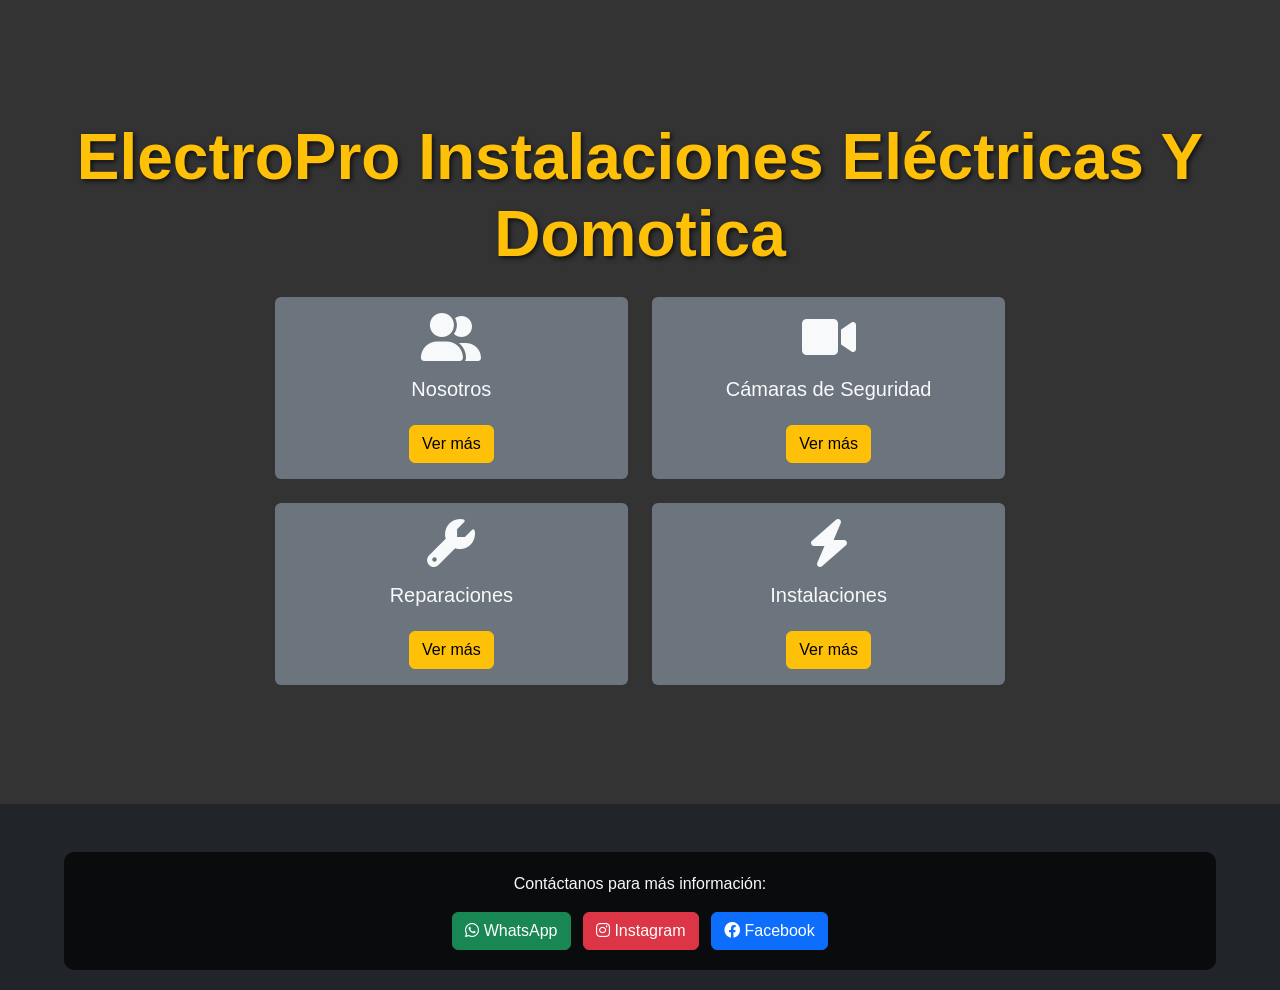
==== index.html @ dfe13055 "bb" ====
<!DOCTYPE html>
<html lang="es">
<head>
    <meta charset="UTF-8">
    <meta name="viewport" content="width=device-width, initial-scale=1.0">
    <title>ElectroPro Instalaciones Eléctricas | Electricista Profesional</title>
    <meta name="description" content="ElectroPro ofrece servicios profesionales de instalaciones, reparaciones, planos eléctricos y automatismos.">
    <meta name="keywords" content="electricista, instalaciones eléctricas, reparaciones, planos eléctricos, cámaras de seguridad, automatismos">
    <meta name="author" content="ElectroPro">
    <!-- Bootstrap CSS -->
    <link href="https://cdn.jsdelivr.net/npm/bootstrap@5.3.0/dist/css/bootstrap.min.css" rel="stylesheet">
    <!-- Font Awesome -->
    <link rel="stylesheet" href="https://cdnjs.cloudflare.com/ajax/libs/font-awesome/6.0.0-beta3/css/all.min.css">
    <!-- Custom CSS -->
    <link rel="stylesheet" href="styles.css">
</head>
<body class="bg-dark text-light">
    <div class="container-fluid vh-100 d-flex flex-column justify-content-center align-items-center text-center" style="background-color: #333333;">
        <h1 class="display-3 fw-bold text-warning mb-4">ElectroPro Instalaciones Eléctricas Y Domotica</h1>
    
        <div class="row row-cols-2 g-4">
            <div class="col">
                <div class="card bg-secondary text-light text-center">
                    <div class="card-body">
                        <i class="fas fa-user-friends fa-3x mb-3"></i>
                        <h5 class="card-title">Nosotros</h5>
                        <a href="Nosotros.html" class="btn btn-warning mt-3">Ver más</a>
                    </div>
                </div>
            </div>
            <div class="col">
                <div class="card bg-secondary text-light text-center">
                    <div class="card-body">
                        <i class="fas fa-video fa-3x mb-3"></i>
                        <h5 class="card-title">Cámaras de Seguridad</h5>
                        <a href="Camaras.html" class="btn btn-warning mt-3">Ver más</a>
                    </div>
                </div>
            </div>
            <div class="col">
                <div class="card bg-secondary text-light text-center">
                    <div class="card-body">
                        <i class="fas fa-wrench fa-3x mb-3"></i>
                        <h5 class="card-title">Reparaciones</h5>
                        <a href="Reparaciones.html" class="btn btn-warning mt-3">Ver más</a>
                    </div>
                </div>
            </div>
            <div class="col">
                <div class="card bg-secondary text-light text-center">
                    <div class="card-body">
                        <i class="fas fa-bolt fa-3x mb-3"></i>
                        <h5 class="card-title">Instalaciones</h5>
                        <a href="Instalaciones.html" class="btn btn-warning mt-3">Ver más</a>
                    </div>
                </div>
            </div>
            
         
           
        </div>
    </div>
    <!-- Footer con redes sociales -->
    <footer class="container text-center mt-5">
        <p>Contáctanos para más información:</p>
        <a href="https://wa.me/542233468723?text=Hola,%20quiero%20más%20información." class="btn btn-success me-2" target="_blank" rel="noopener noreferrer">
            <i class="fab fa-whatsapp"></i> WhatsApp
        </a>
        <a href="https://www.instagram.com/fgelectricista" class="btn btn-danger me-2" target="_blank" rel="noopener noreferrer">
            <i class="fab fa-instagram"></i> Instagram
        </a>
        <a href="https://www.facebook.com/share/19xpPQBGgs/" class="btn btn-primary" target="_blank" rel="noopener noreferrer">
            <i class="fab fa-facebook"></i> Facebook
        </a>
    </footer>
    <!-- Bootstrap JS -->
    <script src="https://cdn.jsdelivr.net/npm/bootstrap@5.3.0/dist/js/bootstrap.bundle.min.js"></script>
</body>
</html>
---- styles.css ----
/* Estilos generales */
body {
    height: 110vh; /*viewport*/
    margin: 0;
    font-family: 'Arial', sans-serif;

    background-size: cover;
    background-repeat: no-repeat;
    background-position: center center;
    color: white;
    display: flex;
    flex-direction: column;
    justify-content: center;
    align-items: center;
    text-align: center;
}

/* Estilo del título principal */
h1 {
    font-size: 3rem;
    margin-bottom: ;
    text-shadow: 2px 2px 5px rgba(0, 0, 0, 0.7);
}

/* Contenedor principal */
.container {
    background: rgba(0, 0, 0, 0.7);
    padding: 20px;
    border-radius: 10px;
    width: 90%;
    max-width: 1200px;
    margin: 20px auto;
}

/* Subtítulo */
h2 {
    font-size: 1.2rem;
    margin-bottom: 20px;
    color: #d1d1d1;
}

/* Categorías */
.categories {
    display: grid;
    grid-template-columns: repeat(3, 1fr);
    gap: 15px;
    margin-bottom: 20px;
}

.category {
    display: flex;
    flex-direction: column;
    align-items: center;
    justify-content: center;
    padding: 10px;
    background: rgba(255, 255, 255, 0.1);
    border-radius: 8px;
    text-decoration: none;
    color: white;
    transition: transform 0.3s ease, background 0.3s ease;
}

.category:hover {
    transform: scale(1.1);
    background: rgba(255, 255, 255, 0.2);
}

.category i {
    font-size: 2rem;
    margin-bottom: 10px;
}

.category p {
    margin: 0;
    font-size: 1rem;
}

/* Barra de redes sociales en la parte inferior */
.social-bar {
    position: fixed;
    bottom: 20px;
    left: 0;
    width: 100%;
    background-color: #333;
    text-align: center;
    padding: 10px 0;
    z-index: 1000;
}

.social-bar a {
    margin: 0 15px;
    font-size: 30px;
    color: white;
    transition: transform 0.3s ease;
}

.social-bar a:hover {
    transform: scale(1.2);
}

/* Estilos para el botón flotante de WhatsApp */
.whatsapp-button {
    position: fixed;
    bottom: 30px;
    right: 30px;
    background-color: #25D366;
    color: white;
    font-size: 18px;
    padding: 10px 20px;
    border-radius: 50px;
    box-shadow: 0 5px 15px rgba(0, 0, 0, 0.3);
    display: flex;
    align-items: center;
    justify-content: center;
    z-index: 1000;
    text-decoration: none;
}

.whatsapp-button i {
    margin-right: 10px;
}

.whatsapp-button:hover {
    background-color: #128C7E;
}

/* Iconos de redes sociales */
.social-icons a {
    margin: 0 10px;
    color: white;
    font-size: 1.5rem;
    transition: color 0.3s ease;
}

.social-icons a:hover {
    color: #00bcd4;
}

/* Estilo del título principal */
.main-title {
    font-size: 3.5rem;
    font-weight: bold;
    color: #fcf6f6; /* Un tono oscuro elegante */
    text-align: center;
    text-transform: uppercase;
    letter-spacing: 2px;
    margin-bottom: 4rem;
    position: relative;
    display: inline-block;
}

.main-title::after {
    content: "";
    width: 80px;
    height: 4px;
    background-color: #f39c12; /* Un color llamativo (puedes cambiarlo) */
    display: block;
    margin: 8px auto 0;
    border-radius: 2px;
}

/* Media Queries para dispositivos más pequeños */
@media (max-width: 1024px) {
    .categories {
        grid-template-columns: repeat(2, 1fr); /* Dos columnas en tabletas */
    }
}

@media (max-width: 768px) {
    .categories {
        grid-template-columns: 1fr; /* Una columna en móviles */
    }

    h1 {
        font-size: 2rem; /* Ajuste de tamaño de fuente */
    }

    h2 {
        font-size: 1rem; /* Ajuste de tamaño de subtítulo */
    }

    .social-icons a {
        font-size: 1.2rem; /* Ajuste de tamaño de iconos sociales */
    }
}

/* Estilos adicionales */
.card {
    border: none;
    transition: transform 0.3s ease;
}

.card:hover {
    transform: scale(1.05);
}
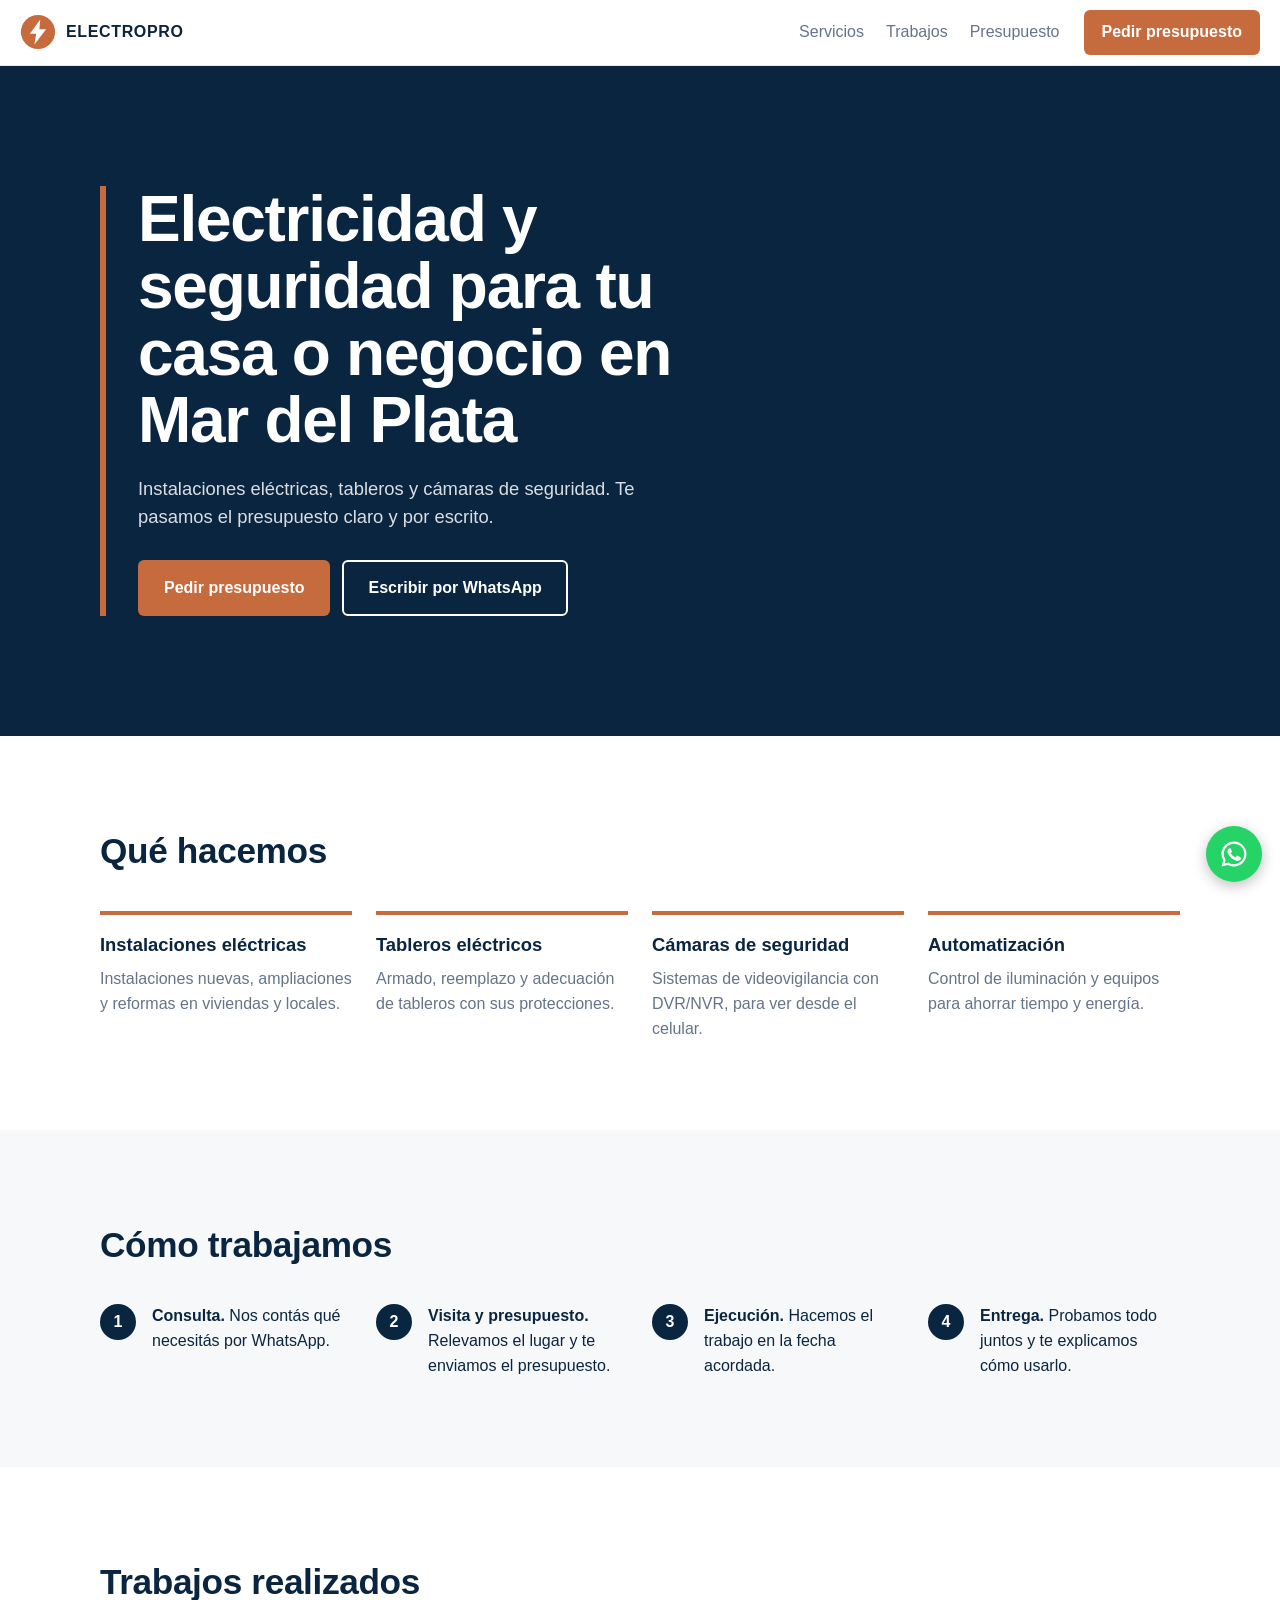
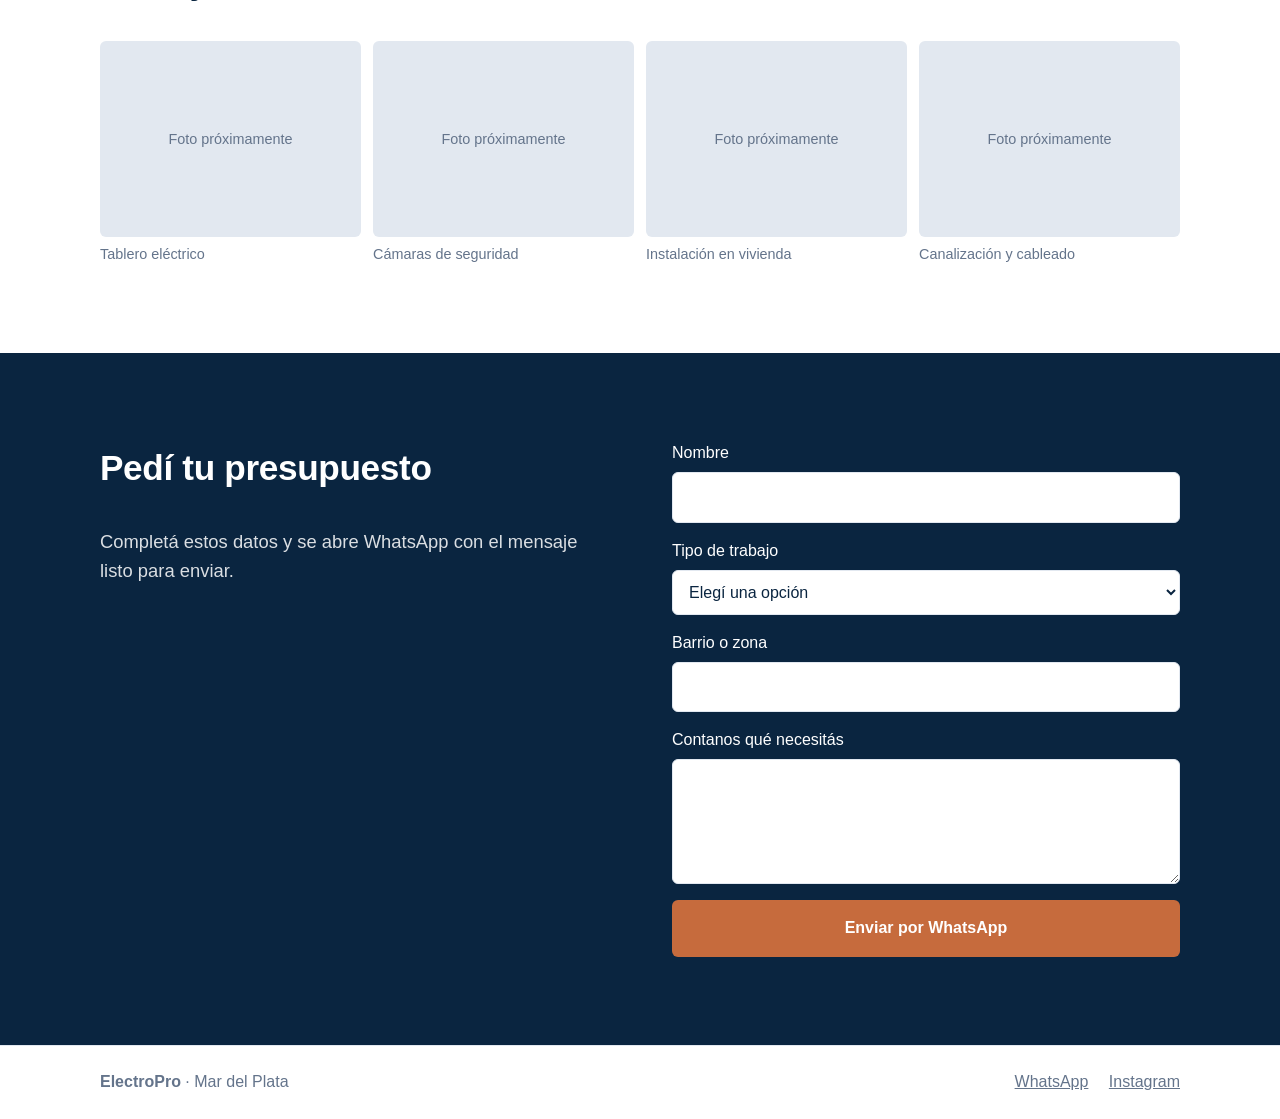
==== commit 60ad2b96: "inicio de proyecto" ====
--- a/index.html
+++ b/index.html
@@ -1,83 +1,132 @@
-<!DOCTYPE html>
-<html lang="es">
-<head>
-    <meta charset="UTF-8">
-    <meta name="viewport" content="width=device-width, initial-scale=1.0">
-    <title>ElectroPro Instalaciones Eléctricas | Electricista Profesional</title>
-    <meta name="description" content="ElectroPro ofrece servicios profesionales de instalaciones, reparaciones, planos eléctricos y automatismos.">
-    <meta name="keywords" content="electricista, instalaciones eléctricas, reparaciones, planos eléctricos, cámaras de seguridad, automatismos">
-    <meta name="author" content="ElectroPro">
-    <!-- Bootstrap CSS -->
-    <link href="https://cdn.jsdelivr.net/npm/bootstrap@5.3.0/dist/css/bootstrap.min.css" rel="stylesheet">
-    <!-- Font Awesome -->
-    <link rel="stylesheet" href="https://cdnjs.cloudflare.com/ajax/libs/font-awesome/6.0.0-beta3/css/all.min.css">
-    <!-- Custom CSS -->
-    <link rel="stylesheet" href="styles.css">
-</head>
-<body class="bg-dark text-light">
-    <div class="container-fluid vh-100 d-flex flex-column justify-content-center align-items-center text-center" style="background-color: #333333;">
-        <h1 class="display-3 fw-bold text-warning mb-4">ElectroPro Instalaciones Eléctricas Y Domotica</h1>
-    
-        <div class="row row-cols-2 g-4">
-            <div class="col">
-                <div class="card bg-secondary text-light text-center">
-                    <div class="card-body">
-                        <i class="fas fa-user-friends fa-3x mb-3"></i>
-                        <h5 class="card-title">Nosotros</h5>
-                        <a href="Nosotros.html" class="btn btn-warning mt-3">Ver más</a>
-                    </div>
-                </div>
-            </div>
-            <div class="col">
-                <div class="card bg-secondary text-light text-center">
-                    <div class="card-body">
-                        <i class="fas fa-video fa-3x mb-3"></i>
-                        <h5 class="card-title">Cámaras de Seguridad</h5>
-                        <a href="Camaras.html" class="btn btn-warning mt-3">Ver más</a>
-                    </div>
-                </div>
-            </div>
-            <div class="col">
-                <div class="card bg-secondary text-light text-center">
-                    <div class="card-body">
-                        <i class="fas fa-wrench fa-3x mb-3"></i>
-                        <h5 class="card-title">Reparaciones</h5>
-                        <a href="Reparaciones.html" class="btn btn-warning mt-3">Ver más</a>
-                    </div>
-                </div>
-            </div>
-            <div class="col">
-                <div class="card bg-secondary text-light text-center">
-                    <div class="card-body">
-                        <i class="fas fa-bolt fa-3x mb-3"></i>
-                        <h5 class="card-title">Instalaciones</h5>
-                        <a href="Instalaciones.html" class="btn btn-warning mt-3">Ver más</a>
-                    </div>
-                </div>
-            </div>
-            
-         
-           
-        </div>
-    </div>
-    <!-- Footer con redes sociales -->
-    <footer class="container text-center mt-5">
-        <p>Contáctanos para más información:</p>
-        <a href="https://wa.me/542233468723?text=Hola,%20quiero%20más%20información." class="btn btn-success me-2" target="_blank" rel="noopener noreferrer">
-            <i class="fab fa-whatsapp"></i> WhatsApp
-        </a>
-        <a href="https://www.instagram.com/fgelectricista" class="btn btn-danger me-2" target="_blank" rel="noopener noreferrer">
-            <i class="fab fa-instagram"></i> Instagram
-        </a>
-        <a href="https://www.facebook.com/share/19xpPQBGgs/" class="btn btn-primary" target="_blank" rel="noopener noreferrer">
-            <i class="fab fa-facebook"></i> Facebook
-        </a>
-    </footer>
-    <!-- Bootstrap JS -->
-    <script src="https://cdn.jsdelivr.net/npm/bootstrap@5.3.0/dist/js/bootstrap.bundle.min.js"></script>
-</body>
-</html>
-
-
-
-
+<!DOCTYPE html>
+<html lang="es-AR">
+<head>
+  <meta charset="utf-8">
+  <meta name="viewport" content="width=device-width, initial-scale=1">
+  <title>ElectroPro | Electricista y cámaras de seguridad en Mar del Plata</title>
+  <meta name="description" content="Instalaciones eléctricas, tableros y sistemas de cámaras de seguridad en Mar del Plata. Pedí tu presupuesto por WhatsApp.">
+  <link rel="stylesheet" href="styles.css">
+</head>
+<body>
+
+<header class="topbar">
+  <a class="brand" href="#inicio" aria-label="ElectroPro, ir al inicio">
+    <svg class="brand-mark" viewBox="0 0 40 40" aria-hidden="true">
+      <circle cx="20" cy="20" r="19" fill="#C66B3D"/>
+      <path d="M22.5 6 11 22h7l-2 12 13-17h-7.5z" fill="#fff"/>
+    </svg>
+    <span class="brand-name">ELECTROPRO</span>
+  </a>
+  <nav class="menu" aria-label="Principal">
+    <a href="#servicios">Servicios</a>
+    <a href="#trabajos">Trabajos</a>
+    <a href="#presupuesto">Presupuesto</a>
+  </nav>
+  <a class="btn btn-rust btn-sm" href="#presupuesto">Pedir presupuesto</a>
+</header>
+
+<main>
+  <section class="hero" id="inicio">
+    <div class="wrap hero-inner">
+      <h1>Electricidad y seguridad para tu casa o negocio en Mar del Plata</h1>
+      <p class="lead">Instalaciones eléctricas, tableros y cámaras de seguridad. Te pasamos el presupuesto claro y por escrito.</p>
+      <div class="hero-actions">
+        <a class="btn btn-rust" href="#presupuesto">Pedir presupuesto</a>
+        <a class="btn btn-ghost" data-whatsapp href="#">Escribir por WhatsApp</a>
+      </div>
+    </div>
+  </section>
+
+  <section class="section" id="servicios">
+    <div class="wrap">
+      <h2>Qué hacemos</h2>
+      <div class="services">
+        <article class="service">
+          <h3>Instalaciones eléctricas</h3>
+          <p>Instalaciones nuevas, ampliaciones y reformas en viviendas y locales.</p>
+        </article>
+        <article class="service">
+          <h3>Tableros eléctricos</h3>
+          <p>Armado, reemplazo y adecuación de tableros con sus protecciones.</p>
+        </article>
+        <article class="service">
+          <h3>Cámaras de seguridad</h3>
+          <p>Sistemas de videovigilancia con DVR/NVR, para ver desde el celular.</p>
+        </article>
+        <article class="service">
+          <h3>Automatización</h3>
+          <p>Control de iluminación y equipos para ahorrar tiempo y energía.</p>
+        </article>
+      </div>
+    </div>
+  </section>
+
+  <section class="section section-alt" id="proceso">
+    <div class="wrap">
+      <h2>Cómo trabajamos</h2>
+      <ol class="steps">
+        <li><strong>Consulta.</strong> Nos contás qué necesitás por WhatsApp.</li>
+        <li><strong>Visita y presupuesto.</strong> Relevamos el lugar y te enviamos el presupuesto.</li>
+        <li><strong>Ejecución.</strong> Hacemos el trabajo en la fecha acordada.</li>
+        <li><strong>Entrega.</strong> Probamos todo juntos y te explicamos cómo usarlo.</li>
+      </ol>
+    </div>
+  </section>
+
+  <section class="section" id="trabajos">
+    <div class="wrap">
+      <h2>Trabajos realizados</h2>
+      <div class="galeria" id="galeria"></div>
+    </div>
+  </section>
+
+  <section class="section section-navy" id="presupuesto">
+    <div class="wrap form-wrap">
+      <div>
+        <h2>Pedí tu presupuesto</h2>
+        <p class="lead">Completá estos datos y se abre WhatsApp con el mensaje listo para enviar.</p>
+      </div>
+      <form id="form-presupuesto" novalidate>
+        <label>Nombre
+          <input type="text" name="nombre" autocomplete="name" required>
+        </label>
+        <label>Tipo de trabajo
+          <select name="tipo" required>
+            <option value="">Elegí una opción</option>
+            <option>Instalación eléctrica</option>
+            <option>Tablero eléctrico</option>
+            <option>Cámaras de seguridad</option>
+            <option>Automatización</option>
+            <option>Otro</option>
+          </select>
+        </label>
+        <label>Barrio o zona
+          <input type="text" name="zona">
+        </label>
+        <label>Contanos qué necesitás
+          <textarea name="detalle" rows="4"></textarea>
+        </label>
+        <p class="form-error" id="form-error" role="alert" hidden>Completá tu nombre y el tipo de trabajo.</p>
+        <button class="btn btn-rust" type="submit">Enviar por WhatsApp</button>
+      </form>
+    </div>
+  </section>
+</main>
+
+<footer class="footer">
+  <div class="wrap footer-inner">
+    <p><strong>ElectroPro</strong> · Mar del Plata</p>
+    <p>
+      <a data-whatsapp href="#">WhatsApp</a>
+      <a href="https://instagram.com/electropromdq" rel="noopener" target="_blank">Instagram</a>
+    </p>
+  </div>
+</footer>
+
+<a class="wa-float" data-whatsapp href="#" aria-label="Escribir por WhatsApp">
+  <svg viewBox="0 0 24 24" aria-hidden="true"><path d="M12 2a10 10 0 0 0-8.6 15.1L2 22l5-1.3A10 10 0 1 0 12 2zm0 18.2c-1.5 0-2.9-.4-4.200-1.200l-.3-.2-3 .8.8-2.900-.2-.3A8.200 8.200 0 1 1 12 20.200zm4.500-6.100c-.2-.1-1.500-.7-1.700-.8-.2-.1-.4-.1-.6.1l-.8 1c-.1.200-.3.200-.5.100-1.500-.7-2.400-1.300-3.400-2.900-.3-.4.300-.4.800-1.400.1-.2 0-.3 0-.5l-.8-1.800c-.2-.5-.4-.4-.6-.4h-.5c-.2 0-.5.1-.7.300-.2.300-.9.900-.9 2.200s.9 2.500 1.100 2.700c.1.200 1.900 2.900 4.600 4 1.700.7 2.400.8 3.200.7.500-.1 1.500-.6 1.700-1.200.2-.6.2-1.100.2-1.200-.1-.1-.2-.2-.5-.3z"/></svg>
+</a>
+
+<script src="script.js"></script>
+</body>
+</html>
--- a/styles.css
+++ b/styles.css
@@ -1,197 +1,111 @@
-/* Estilos generales */
-body {
-    height: 110vh; /*viewport*/
-    margin: 0;
-    font-family: 'Arial', sans-serif;
-
-    background-size: cover;
-    background-repeat: no-repeat;
-    background-position: center center;
-    color: white;
-    display: flex;
-    flex-direction: column;
-    justify-content: center;
-    align-items: center;
-    text-align: center;
-}
-
-/* Estilo del título principal */
-h1 {
-    font-size: 3rem;
-    margin-bottom: ;
-    text-shadow: 2px 2px 5px rgba(0, 0, 0, 0.7);
-}
-
-/* Contenedor principal */
-.container {
-    background: rgba(0, 0, 0, 0.7);
-    padding: 20px;
-    border-radius: 10px;
-    width: 90%;
-    max-width: 1200px;
-    margin: 20px auto;
-}
-
-/* Subtítulo */
-h2 {
-    font-size: 1.2rem;
-    margin-bottom: 20px;
-    color: #d1d1d1;
-}
-
-/* Categorías */
-.categories {
-    display: grid;
-    grid-template-columns: repeat(3, 1fr);
-    gap: 15px;
-    margin-bottom: 20px;
-}
-
-.category {
-    display: flex;
-    flex-direction: column;
-    align-items: center;
-    justify-content: center;
-    padding: 10px;
-    background: rgba(255, 255, 255, 0.1);
-    border-radius: 8px;
-    text-decoration: none;
-    color: white;
-    transition: transform 0.3s ease, background 0.3s ease;
-}
-
-.category:hover {
-    transform: scale(1.1);
-    background: rgba(255, 255, 255, 0.2);
-}
-
-.category i {
-    font-size: 2rem;
-    margin-bottom: 10px;
-}
-
-.category p {
-    margin: 0;
-    font-size: 1rem;
-}
-
-/* Barra de redes sociales en la parte inferior */
-.social-bar {
-    position: fixed;
-    bottom: 20px;
-    left: 0;
-    width: 100%;
-    background-color: #333;
-    text-align: center;
-    padding: 10px 0;
-    z-index: 1000;
-}
-
-.social-bar a {
-    margin: 0 15px;
-    font-size: 30px;
-    color: white;
-    transition: transform 0.3s ease;
-}
-
-.social-bar a:hover {
-    transform: scale(1.2);
-}
-
-/* Estilos para el botón flotante de WhatsApp */
-.whatsapp-button {
-    position: fixed;
-    bottom: 30px;
-    right: 30px;
-    background-color: #25D366;
-    color: white;
-    font-size: 18px;
-    padding: 10px 20px;
-    border-radius: 50px;
-    box-shadow: 0 5px 15px rgba(0, 0, 0, 0.3);
-    display: flex;
-    align-items: center;
-    justify-content: center;
-    z-index: 1000;
-    text-decoration: none;
-}
-
-.whatsapp-button i {
-    margin-right: 10px;
-}
-
-.whatsapp-button:hover {
-    background-color: #128C7E;
-}
-
-/* Iconos de redes sociales */
-.social-icons a {
-    margin: 0 10px;
-    color: white;
-    font-size: 1.5rem;
-    transition: color 0.3s ease;
-}
-
-.social-icons a:hover {
-    color: #00bcd4;
-}
-
-/* Estilo del título principal */
-.main-title {
-    font-size: 3.5rem;
-    font-weight: bold;
-    color: #fcf6f6; /* Un tono oscuro elegante */
-    text-align: center;
-    text-transform: uppercase;
-    letter-spacing: 2px;
-    margin-bottom: 4rem;
-    position: relative;
-    display: inline-block;
-}
-
-.main-title::after {
-    content: "";
-    width: 80px;
-    height: 4px;
-    background-color: #f39c12; /* Un color llamativo (puedes cambiarlo) */
-    display: block;
-    margin: 8px auto 0;
-    border-radius: 2px;
-}
-
-/* Media Queries para dispositivos más pequeños */
-@media (max-width: 1024px) {
-    .categories {
-        grid-template-columns: repeat(2, 1fr); /* Dos columnas en tabletas */
-    }
-}
-
-@media (max-width: 768px) {
-    .categories {
-        grid-template-columns: 1fr; /* Una columna en móviles */
-    }
-
-    h1 {
-        font-size: 2rem; /* Ajuste de tamaño de fuente */
-    }
-
-    h2 {
-        font-size: 1rem; /* Ajuste de tamaño de subtítulo */
-    }
-
-    .social-icons a {
-        font-size: 1.2rem; /* Ajuste de tamaño de iconos sociales */
-    }
-}
-
-/* Estilos adicionales */
-.card {
-    border: none;
-    transition: transform 0.3s ease;
-}
-
-.card:hover {
-    transform: scale(1.05);
-}
-
-
+/* ElectroPro — estilos base */
+:root {
+  --navy: #0A2540;
+  --rust: #C66B3D;
+  --rust-dark: #A9552B;
+  --slate: #64748B;
+  --line: #E2E8F0;
+  --bg-alt: #F6F8FA;
+  --white: #fff;
+  --radius: 6px;
+  --font: "Helvetica Neue", Helvetica, Arial, sans-serif;
+}
+
+*, *::before, *::after { box-sizing: border-box; }
+html { scroll-behavior: smooth; scroll-padding-top: 72px; }
+body { margin: 0; font-family: var(--font); color: var(--navy); line-height: 1.55; background: var(--white); }
+img { max-width: 100%; display: block; }
+a { color: inherit; }
+:focus-visible { outline: 3px solid var(--rust); outline-offset: 2px; }
+@media (prefers-reduced-motion: reduce) { html { scroll-behavior: auto; } }
+
+.wrap { width: min(1080px, 100% - 40px); margin-inline: auto; }
+
+/* Barra superior */
+.topbar {
+  position: sticky; top: 0; z-index: 10;
+  display: flex; align-items: center; gap: 24px;
+  padding: 10px 20px; background: var(--white); border-bottom: 1px solid var(--line);
+}
+.brand { display: flex; align-items: center; gap: 10px; text-decoration: none; margin-right: auto; }
+.brand-mark { width: 36px; height: 36px; }
+.brand-name { font-weight: 700; letter-spacing: .04em; }
+.menu { display: flex; gap: 22px; }
+.menu a { text-decoration: none; color: var(--slate); font-weight: 500; }
+.menu a:hover { color: var(--navy); }
+
+/* Botones */
+.btn {
+  display: inline-block; padding: 14px 24px; border: 2px solid transparent;
+  border-radius: var(--radius); font: inherit; font-weight: 700; text-decoration: none; cursor: pointer;
+}
+.btn-sm { padding: 8px 16px; }
+.btn-rust { background: var(--rust); color: var(--white); }
+.btn-rust:hover { background: var(--rust-dark); }
+.btn-ghost { border-color: var(--white); color: var(--white); }
+.btn-ghost:hover { background: rgba(255, 255, 255, .12); }
+
+/* Portada */
+.hero { background: var(--navy); color: var(--white); padding: clamp(56px, 10vw, 120px) 0; }
+.hero-inner { border-left: 6px solid var(--rust); padding-left: clamp(16px, 3vw, 32px); }
+.hero h1 { margin: 0 0 20px; max-width: 18ch; font-size: clamp(2.2rem, 6vw, 4rem); line-height: 1.05; letter-spacing: -.02em; }
+.lead { max-width: 52ch; margin: 0 0 28px; font-size: 1.15rem; color: inherit; opacity: .85; }
+.hero-actions { display: flex; flex-wrap: wrap; gap: 12px; }
+
+/* Secciones */
+.section { padding: clamp(48px, 8vw, 88px) 0; }
+.section-alt { background: var(--bg-alt); }
+.section-navy { background: var(--navy); color: var(--white); }
+.section h2 { margin: 0 0 32px; font-size: clamp(1.6rem, 3.5vw, 2.2rem); letter-spacing: -.01em; }
+
+/* Servicios */
+.services { display: grid; grid-template-columns: repeat(auto-fit, minmax(230px, 1fr)); gap: 24px; }
+.service { padding-top: 16px; border-top: 4px solid var(--rust); }
+.service h3 { margin: 0 0 8px; font-size: 1.15rem; }
+.service p { margin: 0; color: var(--slate); }
+
+/* Proceso (secuencia real: lleva número) */
+.steps { margin: 0; padding: 0; list-style: none; counter-reset: paso; display: grid; grid-template-columns: repeat(auto-fit, minmax(220px, 1fr)); gap: 24px; }
+.steps li { counter-increment: paso; padding-left: 52px; position: relative; }
+.steps li::before {
+  content: counter(paso); position: absolute; left: 0; top: 0;
+  width: 36px; height: 36px; border-radius: 50%; background: var(--navy); color: var(--white);
+  display: grid; place-items: center; font-weight: 700;
+}
+
+/* Galería: grilla con proporción fija para que nada se rompa */
+.galeria { display: grid; grid-template-columns: repeat(auto-fill, minmax(240px, 1fr)); gap: 12px; }
+.galeria figure { margin: 0; }
+.galeria img, .galeria .vacio {
+  width: 100%; aspect-ratio: 4 / 3; object-fit: cover; border-radius: var(--radius); background: var(--line);
+}
+.galeria .vacio { display: grid; place-items: center; color: var(--slate); font-size: .9rem; }
+.galeria figcaption { margin-top: 6px; font-size: .9rem; color: var(--slate); }
+
+/* Formulario */
+.form-wrap { display: grid; grid-template-columns: 1fr 1fr; gap: clamp(24px, 5vw, 64px); align-items: start; }
+#form-presupuesto { display: grid; gap: 16px; }
+#form-presupuesto label { display: grid; gap: 6px; font-weight: 500; }
+#form-presupuesto input, #form-presupuesto select, #form-presupuesto textarea {
+  width: 100%; padding: 12px; border: 1px solid var(--line); border-radius: var(--radius);
+  font: inherit; color: var(--navy); background: var(--white);
+}
+.form-error { margin: 0; color: #FFD2BC; font-weight: 500; }
+
+/* Pie y botón flotante */
+.footer { padding: 24px 0; border-top: 1px solid var(--line); color: var(--slate); }
+.footer-inner { display: flex; flex-wrap: wrap; justify-content: space-between; gap: 12px; }
+.footer p { margin: 0; }
+.footer a { margin-left: 16px; }
+.wa-float {
+  position: fixed; right: 18px; bottom: 18px; z-index: 20;
+  width: 56px; height: 56px; border-radius: 50%; background: #25D366; color: var(--white);
+  display: grid; place-items: center; box-shadow: 0 4px 14px rgba(0, 0, 0, .25);
+}
+.wa-float svg { width: 30px; height: 30px; fill: currentColor; }
+
+/* Celular */
+@media (max-width: 760px) {
+  .menu { display: none; }
+  .form-wrap { grid-template-columns: 1fr; }
+}
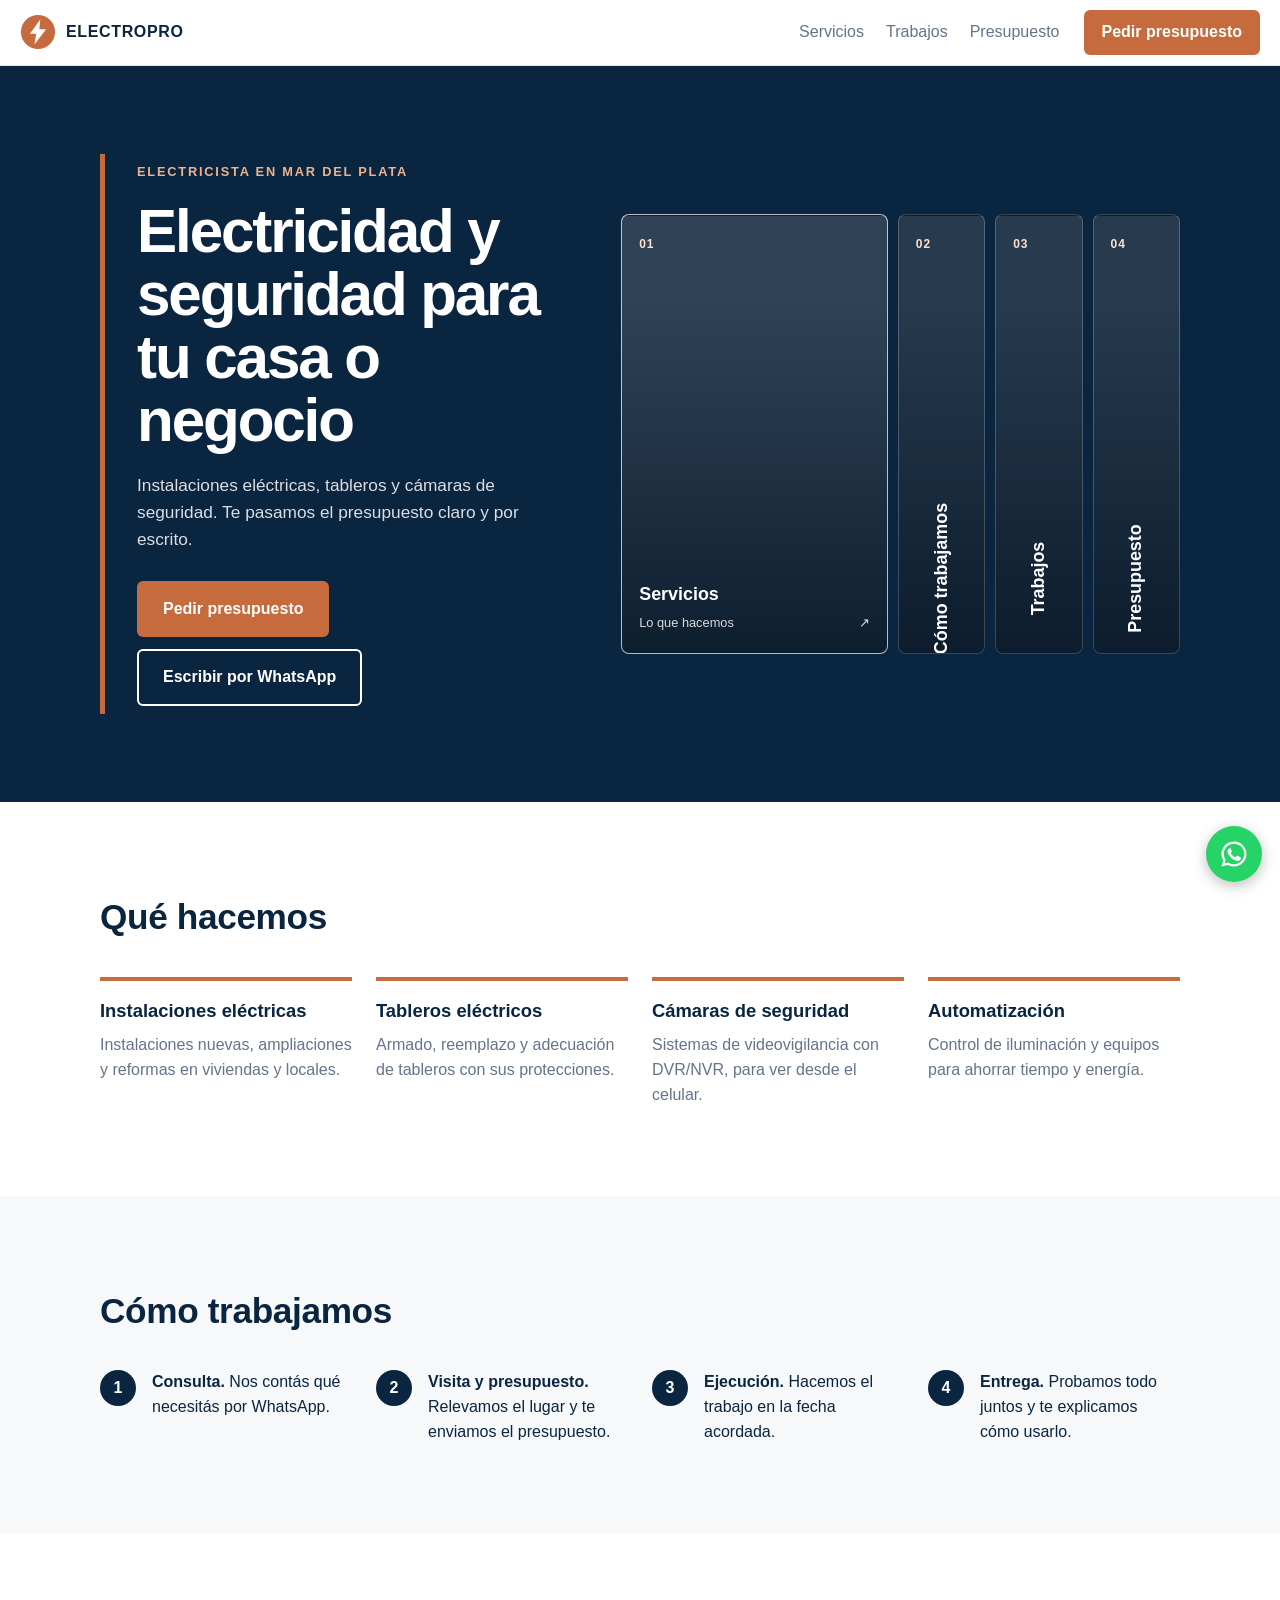
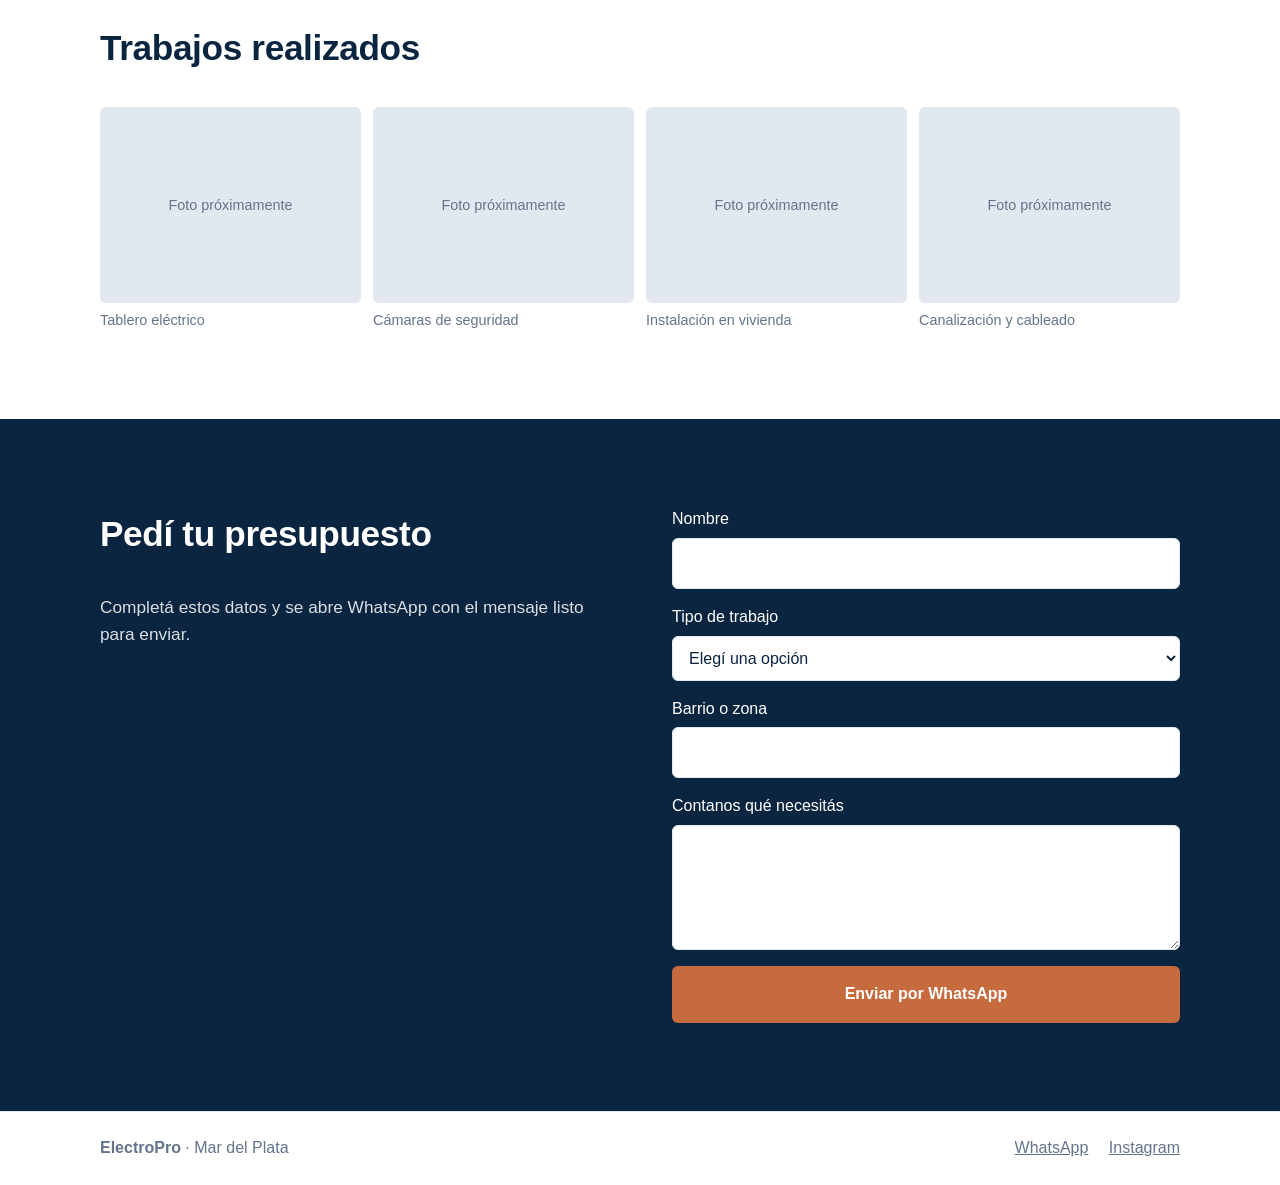
==== commit 60d1134e: "mejoras" ====
--- a/index.html
+++ b/index.html
@@ -28,12 +28,37 @@
 <main>
   <section class="hero" id="inicio">
     <div class="wrap hero-inner">
-      <h1>Electricidad y seguridad para tu casa o negocio en Mar del Plata</h1>
-      <p class="lead">Instalaciones eléctricas, tableros y cámaras de seguridad. Te pasamos el presupuesto claro y por escrito.</p>
-      <div class="hero-actions">
-        <a class="btn btn-rust" href="#presupuesto">Pedir presupuesto</a>
-        <a class="btn btn-ghost" data-whatsapp href="#">Escribir por WhatsApp</a>
+      <div class="hero-copy">
+        <p class="hero-eyebrow">Electricista en Mar del Plata</p>
+        <h1>Electricidad y seguridad para tu casa o negocio</h1>
+        <p class="lead">Instalaciones eléctricas, tableros y cámaras de seguridad. Te pasamos el presupuesto claro y por escrito.</p>
+        <div class="hero-actions">
+          <a class="btn btn-rust" href="#presupuesto">Pedir presupuesto</a>
+          <a class="btn btn-ghost" data-whatsapp href="#">Escribir por WhatsApp</a>
+        </div>
       </div>
+      <nav class="hero-menu" aria-label="Explorar secciones del sitio">
+        <a class="hero-menu-item is-active" href="#servicios" style="--panel-image: url('https://images.unsplash.com/photo-1621905251918-48416bd8575a?auto=format&fit=crop&w=1000&q=85')">
+          <span class="hero-menu-number" aria-hidden="true">01</span>
+          <span class="hero-menu-title">Servicios</span>
+          <span class="hero-menu-hint">Lo que hacemos <span aria-hidden="true">↗</span></span>
+        </a>
+        <a class="hero-menu-item" href="#proceso" style="--panel-image: url('https://images.unsplash.com/photo-1621905251189-08b45d6a269e?auto=format&fit=crop&w=1000&q=85')">
+          <span class="hero-menu-number" aria-hidden="true">02</span>
+          <span class="hero-menu-title">Cómo trabajamos</span>
+          <span class="hero-menu-hint">Nuestro proceso <span aria-hidden="true">↗</span></span>
+        </a>
+        <a class="hero-menu-item" href="#trabajos" style="--panel-image: url('https://images.unsplash.com/photo-1518770660439-4636190af475?auto=format&fit=crop&w=1000&q=85')">
+          <span class="hero-menu-number" aria-hidden="true">03</span>
+          <span class="hero-menu-title">Trabajos</span>
+          <span class="hero-menu-hint">Proyectos realizados <span aria-hidden="true">↗</span></span>
+        </a>
+        <a class="hero-menu-item" href="#presupuesto" style="--panel-image: url('https://images.unsplash.com/photo-1558008258-3256797b43f3?auto=format&fit=crop&w=1000&q=85')">
+          <span class="hero-menu-number" aria-hidden="true">04</span>
+          <span class="hero-menu-title">Presupuesto</span>
+          <span class="hero-menu-hint">Hablemos de tu proyecto <span aria-hidden="true">↗</span></span>
+        </a>
+      </nav>
     </div>
   </section>
 
--- a/styles.css
+++ b/styles.css
@@ -46,11 +46,32 @@
 .btn-ghost:hover { background: rgba(255, 255, 255, .12); }
 
 /* Portada */
-.hero { background: var(--navy); color: var(--white); padding: clamp(56px, 10vw, 120px) 0; }
-.hero-inner { border-left: 6px solid var(--rust); padding-left: clamp(16px, 3vw, 32px); }
-.hero h1 { margin: 0 0 20px; max-width: 18ch; font-size: clamp(2.2rem, 6vw, 4rem); line-height: 1.05; letter-spacing: -.02em; }
-.lead { max-width: 52ch; margin: 0 0 28px; font-size: 1.15rem; color: inherit; opacity: .85; }
+.hero { overflow: hidden; background: var(--navy); color: var(--white); padding: clamp(48px, 7vw, 88px) 0; }
+.hero-inner { display: grid; grid-template-columns: minmax(0, .9fr) minmax(0, 1.1fr); align-items: center; gap: clamp(32px, 5vw, 72px); }
+.hero-copy { border-left: 5px solid var(--rust); padding: 8px 0 8px clamp(18px, 3vw, 32px); }
+.hero-eyebrow { margin: 0 0 18px; color: #F0B18D; font-size: .8rem; font-weight: 700; letter-spacing: .14em; text-transform: uppercase; }
+.hero h1 { margin: 0 0 20px; max-width: 15ch; font-size: clamp(2.2rem, 4.7vw, 4rem); line-height: 1.05; letter-spacing: -.035em; }
+.lead { max-width: 52ch; margin: 0 0 28px; font-size: 1.08rem; color: inherit; opacity: .85; }
 .hero-actions { display: flex; flex-wrap: wrap; gap: 12px; }
+.hero-menu { display: flex; width: 100%; height: clamp(340px, 38vw, 440px); gap: 10px; min-width: 0; }
+.hero-menu-item {
+  position: relative; display: flex; flex: .78 1 0; min-width: 0; overflow: hidden;
+  flex-direction: column; justify-content: flex-end; padding: 20px 17px;
+  border: 1px solid rgba(255, 255, 255, .18); border-radius: 8px;
+  background-color: #34495d; background-image: linear-gradient(180deg, rgba(7, 23, 39, .08) 20%, rgba(7, 23, 39, .84) 100%), var(--panel-image);
+  background-position: center; background-size: cover; color: var(--white); text-decoration: none;
+  transition: flex-grow 550ms cubic-bezier(.2, .75, .25, 1), border-color 250ms ease, background-position 550ms ease;
+}
+.hero-menu-item::before { position: absolute; inset: 0; background: rgba(6, 21, 36, .22); content: ""; transition: background 300ms ease; }
+.hero-menu-item:hover::before, .hero-menu-item:focus-visible::before, .hero-menu-item.is-active::before { background: rgba(6, 21, 36, .04); }
+.hero-menu-item:hover, .hero-menu-item:focus-visible, .hero-menu-item.is-active { flex-grow: 3.5; border-color: rgba(255, 255, 255, .7); background-position: center 42%; }
+.hero-menu-item:focus-visible { outline-color: #FFD2BC; outline-offset: 4px; }
+.hero-menu-number, .hero-menu-title, .hero-menu-hint { position: relative; z-index: 1; }
+.hero-menu-number { margin-bottom: auto; color: #FFE0CC; font-size: .75rem; font-weight: 700; letter-spacing: .08em; }
+.hero-menu-title { max-width: 16ch; font-size: clamp(.95rem, 1.4vw, 1.25rem); font-weight: 700; line-height: 1.2; text-wrap: balance; }
+.hero-menu-item:not(:hover):not(:focus-visible):not(.is-active) .hero-menu-title { position: absolute; bottom: 74px; left: 50%; width: max-content; max-width: none; transform: translate(-50%, 50%) rotate(-90deg); }
+.hero-menu-hint { display: flex; max-height: 0; align-items: center; justify-content: space-between; gap: 10px; overflow: hidden; color: rgba(255, 255, 255, .84); font-size: .8rem; opacity: 0; transition: max-height 250ms ease, margin-top 250ms ease, opacity 200ms ease; }
+.hero-menu-item:hover .hero-menu-hint, .hero-menu-item:focus-visible .hero-menu-hint, .hero-menu-item.is-active .hero-menu-hint { max-height: 32px; margin-top: 8px; opacity: 1; }
 
 /* Secciones */
 .section { padding: clamp(48px, 8vw, 88px) 0; }
@@ -109,3 +130,29 @@
   .menu { display: none; }
   .form-wrap { grid-template-columns: 1fr; }
 }
+
+@media (max-width: 860px) {
+  .hero-inner { grid-template-columns: 1fr; gap: 32px; }
+  .hero-copy { max-width: 640px; }
+  .hero h1 { max-width: 19ch; }
+  .hero-menu { height: clamp(300px, 48vw, 380px); }
+  .hero-menu-item { padding: 18px 14px; }
+}
+
+@media (max-width: 540px) {
+  .hero { padding: 44px 0 36px; }
+  .hero-inner { gap: 28px; }
+  .hero-menu { display: grid; height: auto; grid-template-columns: repeat(2, minmax(0, 1fr)); gap: 10px; }
+  .hero-menu-item, .hero-menu-item:hover, .hero-menu-item:focus-visible, .hero-menu-item.is-active {
+    min-height: 150px; flex: initial; padding: 16px; background-position: center; transition: border-color 250ms ease, background-position 400ms ease;
+  }
+  .hero-menu-item.is-active { background-position: center 42%; }
+  .hero-menu-item:not(:hover):not(:focus-visible):not(.is-active) .hero-menu-title { position: relative; bottom: auto; left: auto; width: auto; max-width: 16ch; transform: none; }
+  .hero-menu-title { font-size: 1rem; }
+  .hero-menu-hint { max-height: 32px; margin-top: 8px; font-size: .72rem; opacity: .9; }
+  .hero-menu-number { margin-bottom: 24px; }
+}
+
+@media (prefers-reduced-motion: reduce) {
+  .hero-menu-item, .hero-menu-item::before, .hero-menu-hint { transition: none; }
+}
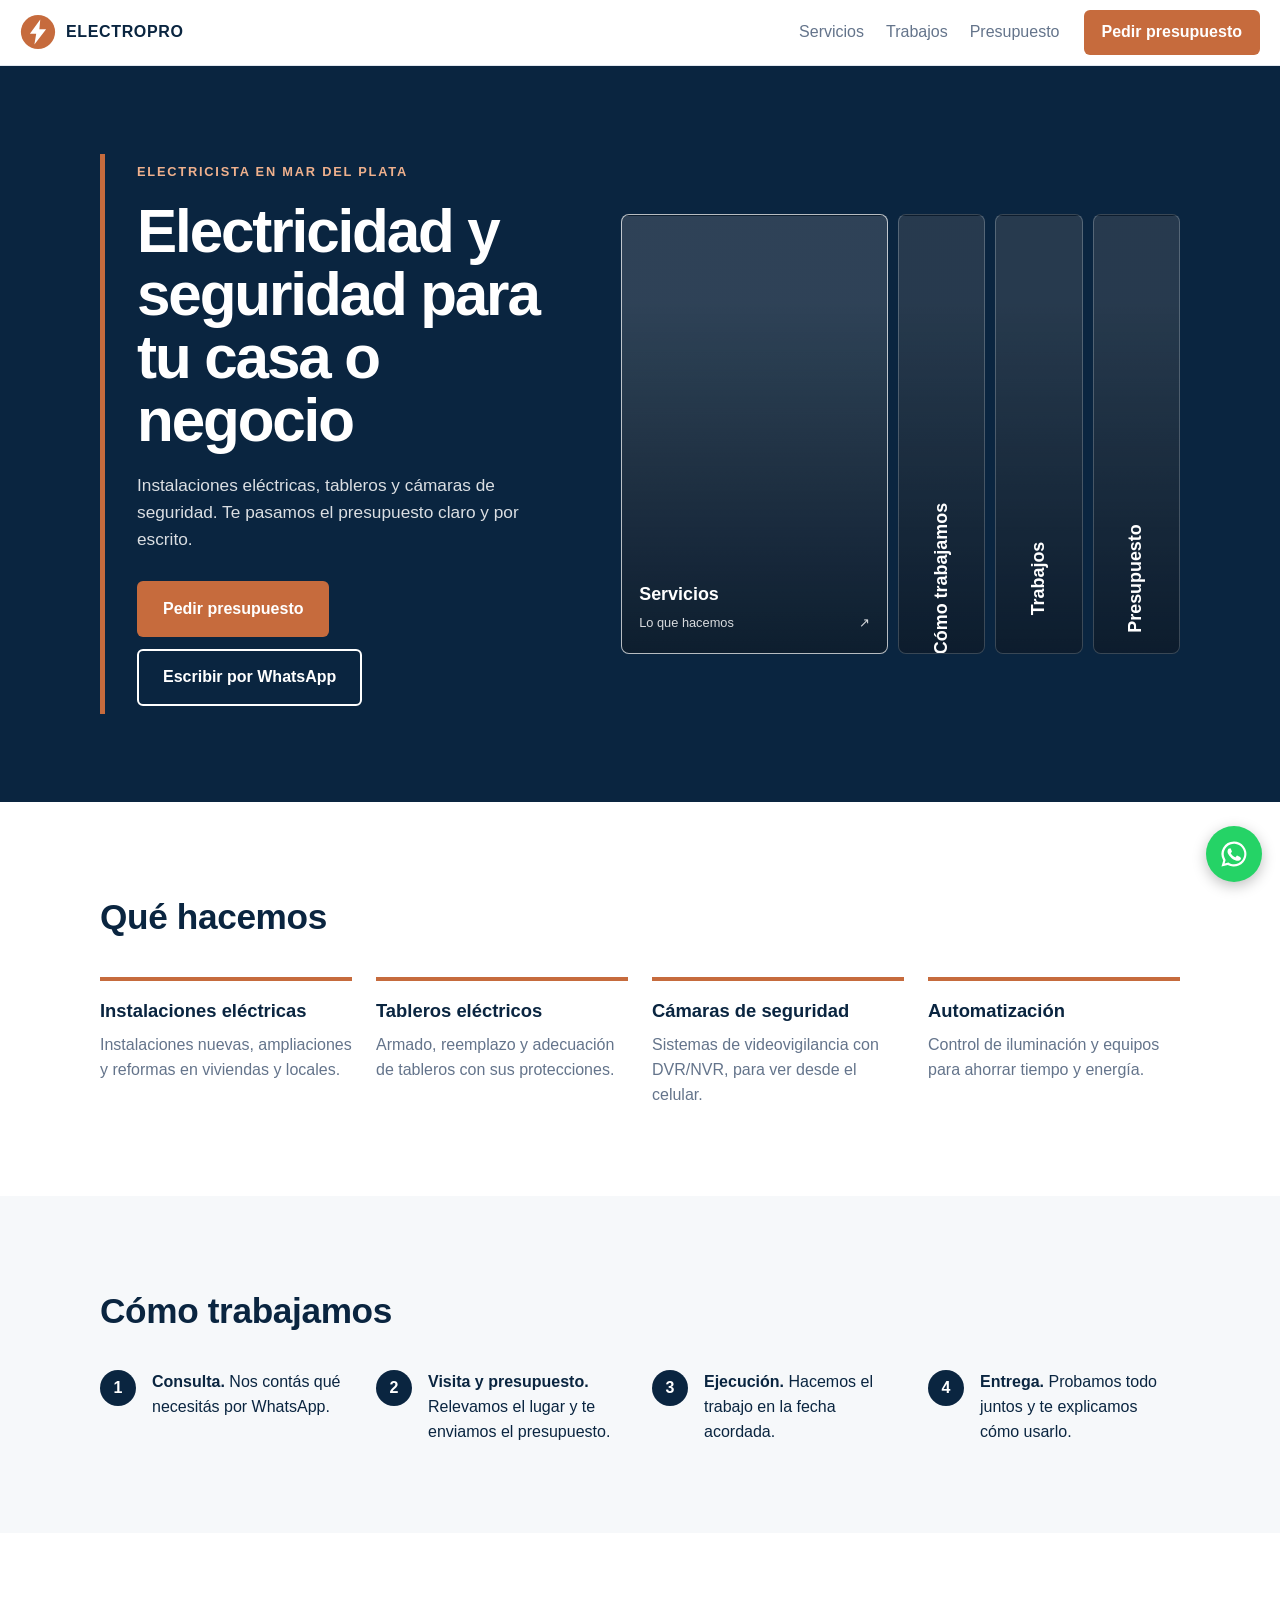
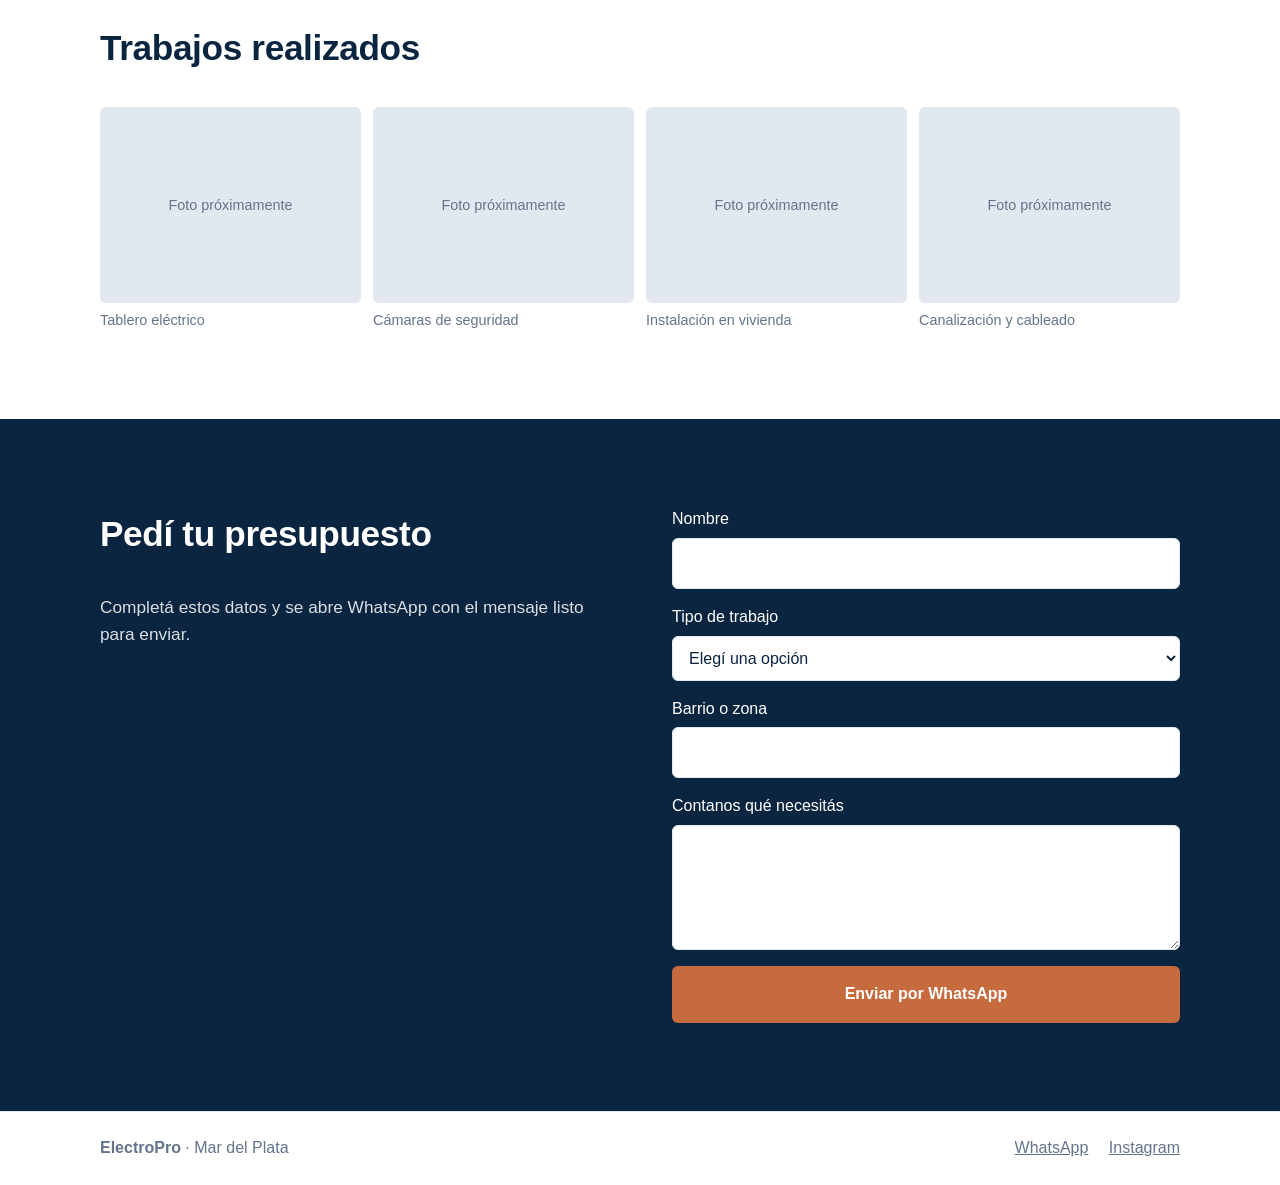
==== commit b049c345: "mm" ====
--- a/index.html
+++ b/index.html
@@ -39,22 +39,22 @@
       </div>
       <nav class="hero-menu" aria-label="Explorar secciones del sitio">
         <a class="hero-menu-item is-active" href="#servicios" style="--panel-image: url('https://images.unsplash.com/photo-1621905251918-48416bd8575a?auto=format&fit=crop&w=1000&q=85')">
-          <span class="hero-menu-number" aria-hidden="true">01</span>
+          <span class="hero-menu-number" aria-hidden="true"></span>
           <span class="hero-menu-title">Servicios</span>
           <span class="hero-menu-hint">Lo que hacemos <span aria-hidden="true">↗</span></span>
         </a>
         <a class="hero-menu-item" href="#proceso" style="--panel-image: url('https://images.unsplash.com/photo-1621905251189-08b45d6a269e?auto=format&fit=crop&w=1000&q=85')">
-          <span class="hero-menu-number" aria-hidden="true">02</span>
+          <span class="hero-menu-number" aria-hidden="true"></span>
           <span class="hero-menu-title">Cómo trabajamos</span>
           <span class="hero-menu-hint">Nuestro proceso <span aria-hidden="true">↗</span></span>
         </a>
         <a class="hero-menu-item" href="#trabajos" style="--panel-image: url('https://images.unsplash.com/photo-1518770660439-4636190af475?auto=format&fit=crop&w=1000&q=85')">
-          <span class="hero-menu-number" aria-hidden="true">03</span>
+          <span class="hero-menu-number" aria-hidden="true"></span>
           <span class="hero-menu-title">Trabajos</span>
           <span class="hero-menu-hint">Proyectos realizados <span aria-hidden="true">↗</span></span>
         </a>
         <a class="hero-menu-item" href="#presupuesto" style="--panel-image: url('https://images.unsplash.com/photo-1558008258-3256797b43f3?auto=format&fit=crop&w=1000&q=85')">
-          <span class="hero-menu-number" aria-hidden="true">04</span>
+          <span class="hero-menu-number" aria-hidden="true"></span>
           <span class="hero-menu-title">Presupuesto</span>
           <span class="hero-menu-hint">Hablemos de tu proyecto <span aria-hidden="true">↗</span></span>
         </a>
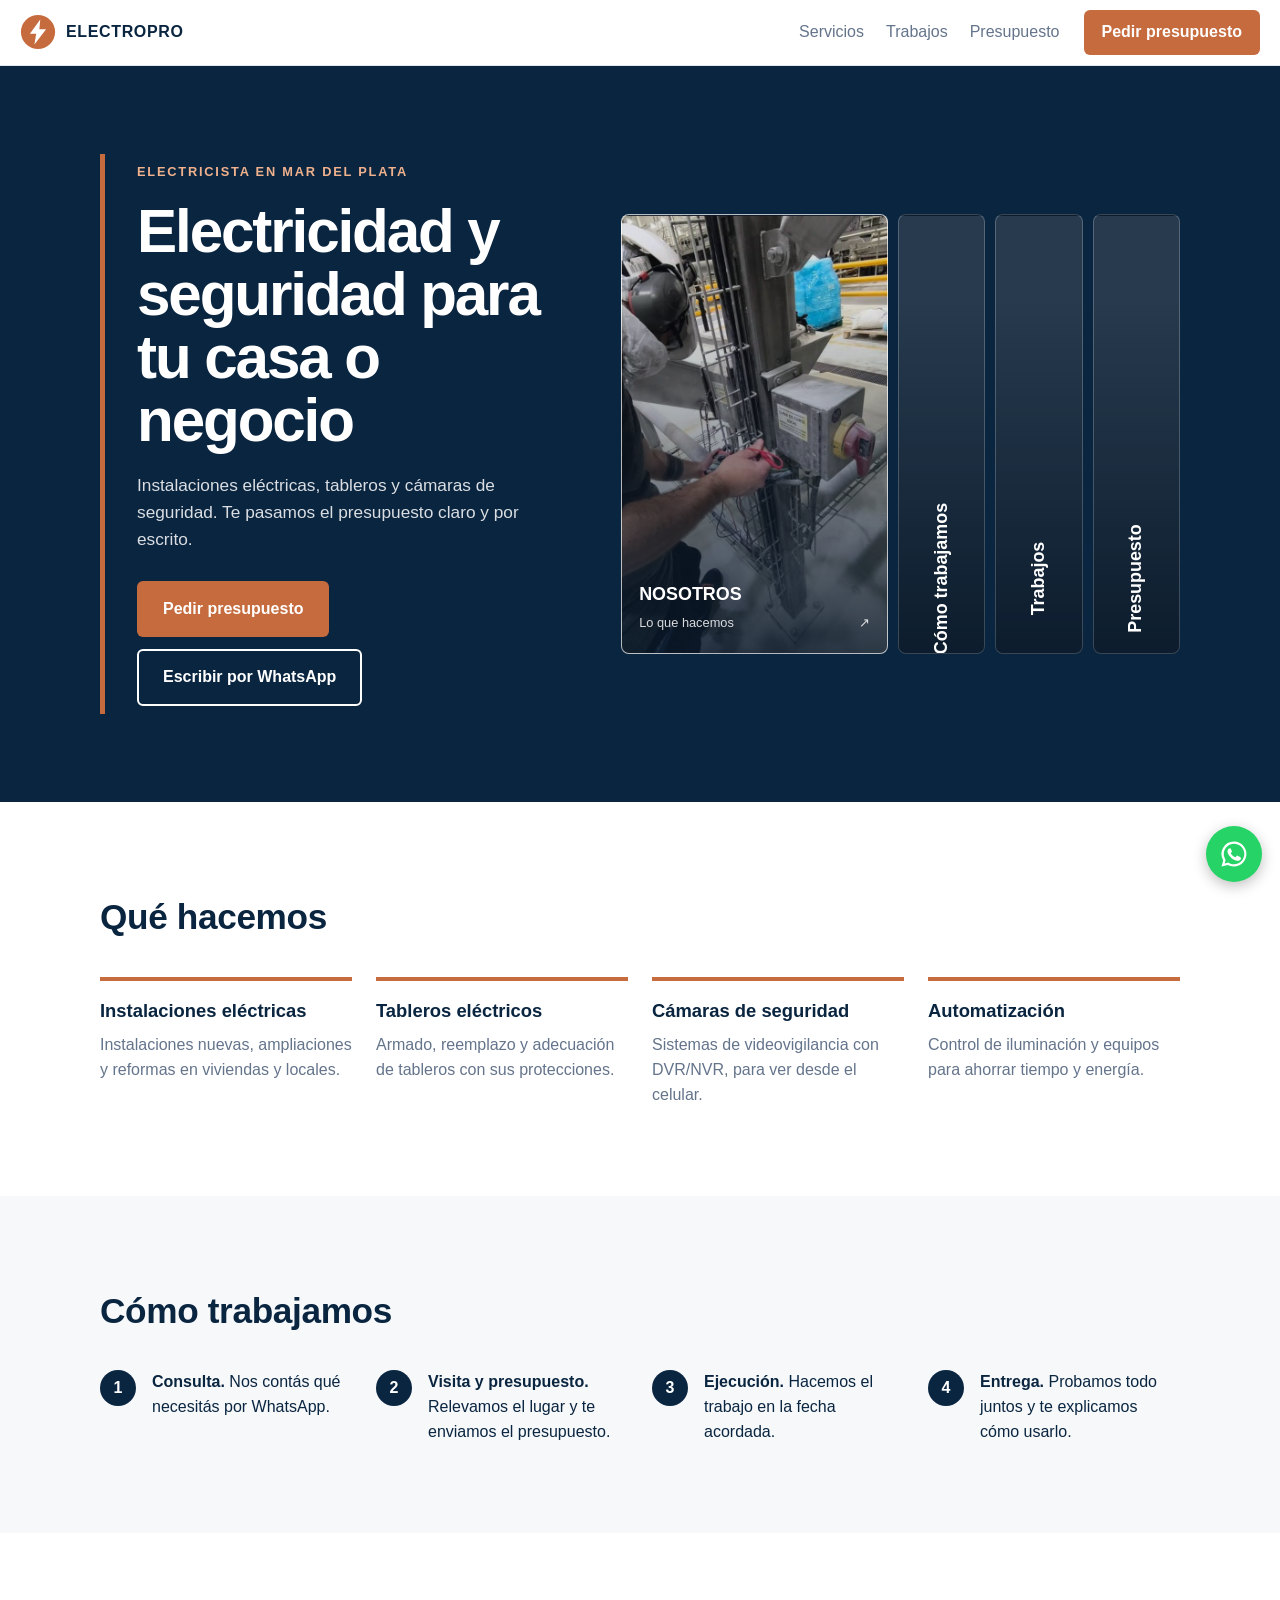
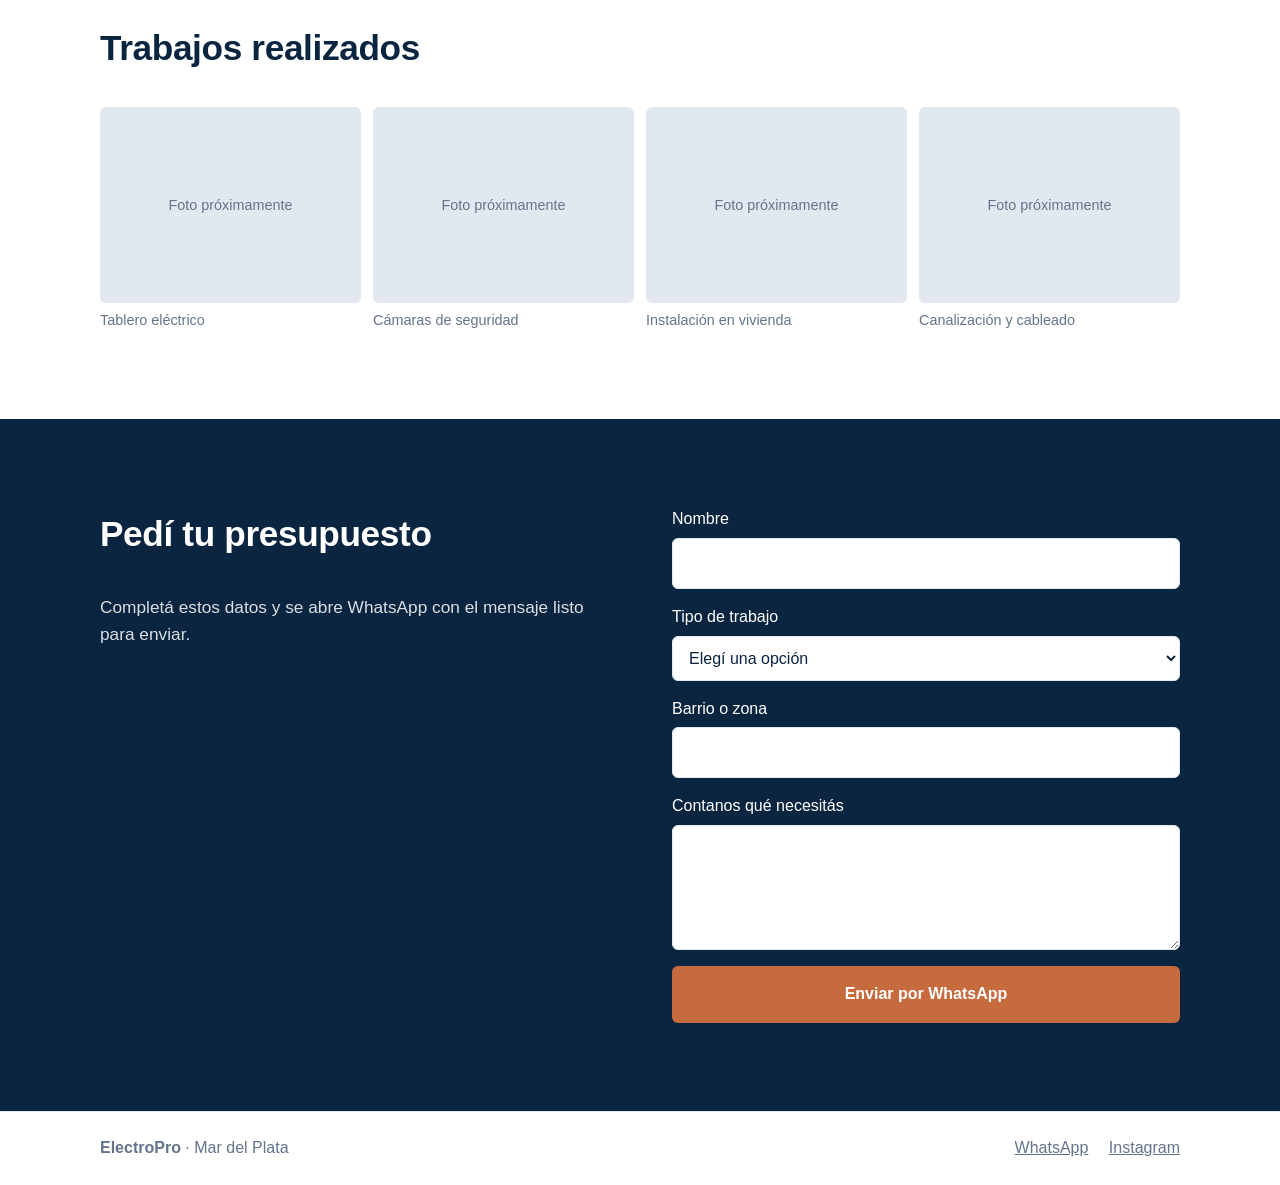
==== commit 786d6e0e: "IMG" ====
--- a/index.html
+++ b/index.html
@@ -38,9 +38,9 @@
         </div>
       </div>
       <nav class="hero-menu" aria-label="Explorar secciones del sitio">
-        <a class="hero-menu-item is-active" href="#servicios" style="--panel-image: url('https://images.unsplash.com/photo-1621905251918-48416bd8575a?auto=format&fit=crop&w=1000&q=85')">
+        <a class="hero-menu-item is-active" href="#servicios" style="--panel-image: url('img/IMG-20260629-WA0000.jpg')">
           <span class="hero-menu-number" aria-hidden="true"></span>
-          <span class="hero-menu-title">Servicios</span>
+          <span class="hero-menu-title">NOSOTROS</span>
           <span class="hero-menu-hint">Lo que hacemos <span aria-hidden="true">↗</span></span>
         </a>
         <a class="hero-menu-item" href="#proceso" style="--panel-image: url('https://images.unsplash.com/photo-1621905251189-08b45d6a269e?auto=format&fit=crop&w=1000&q=85')">
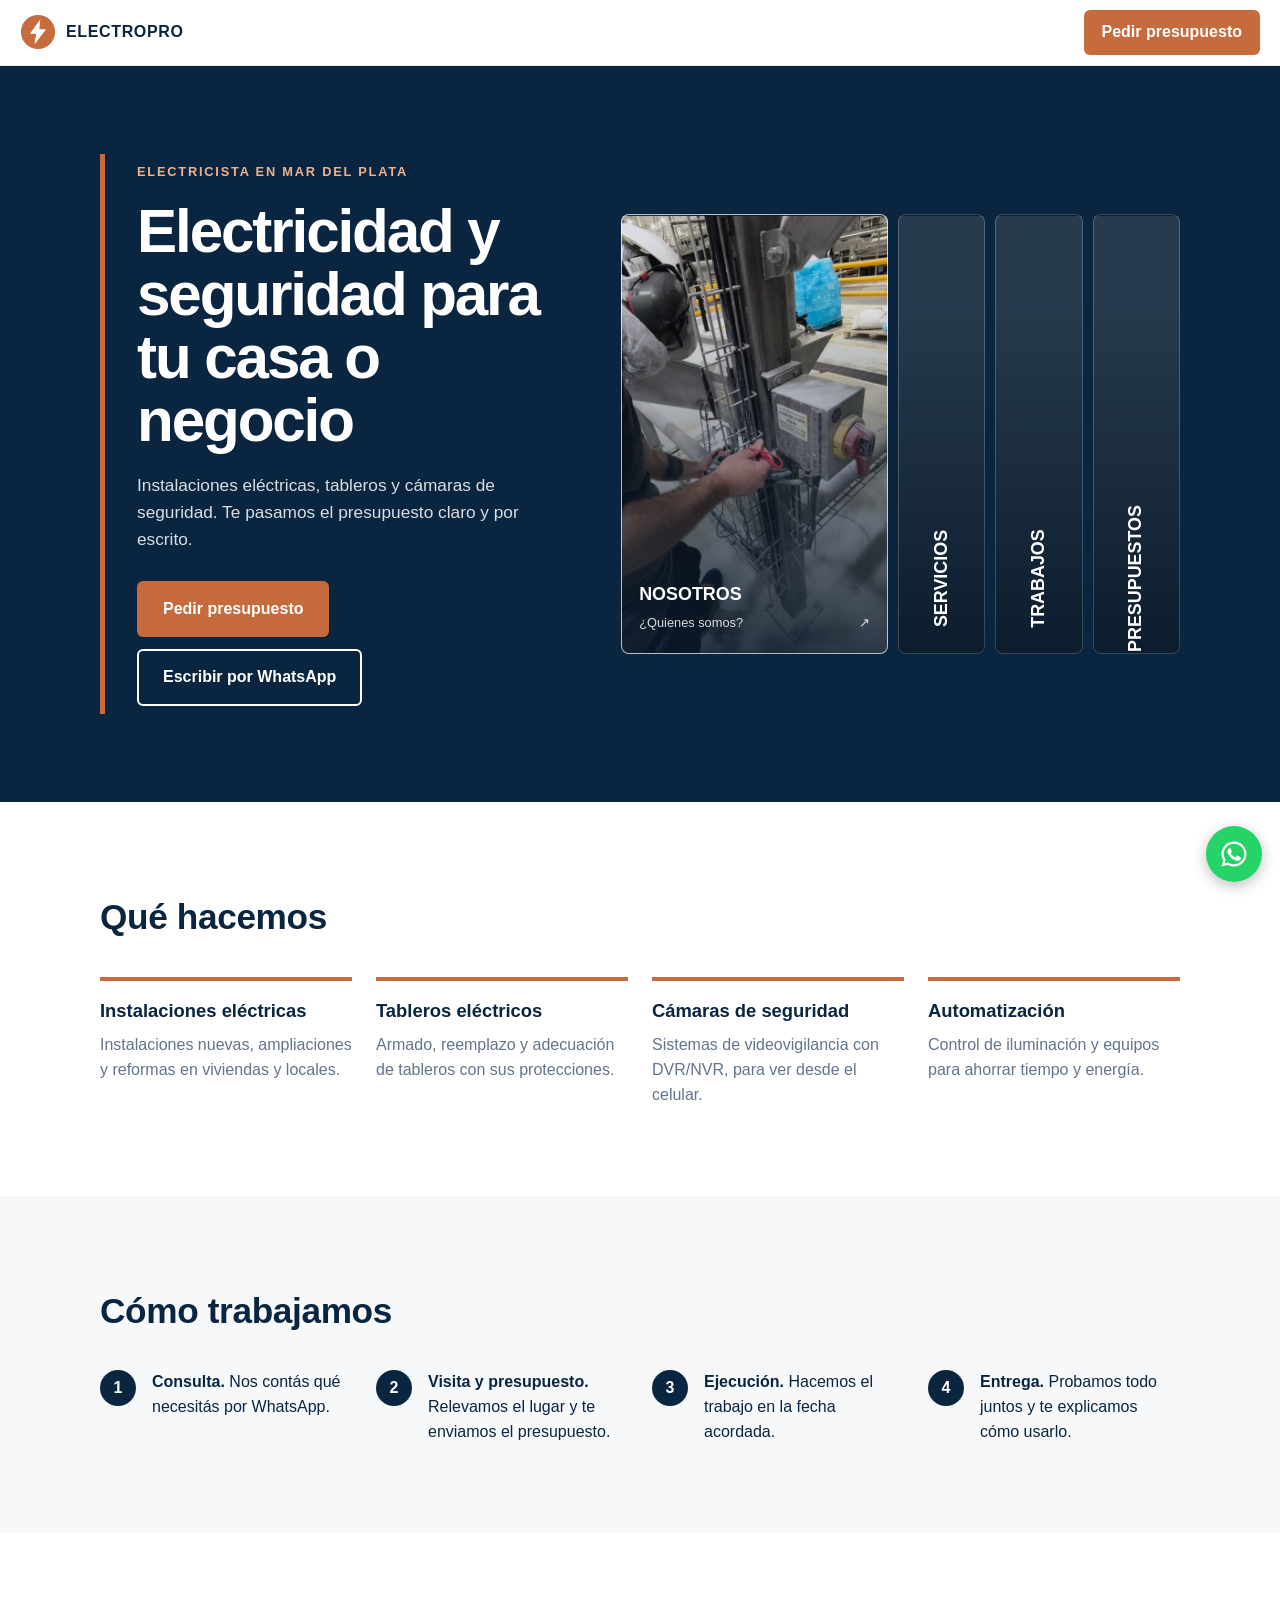
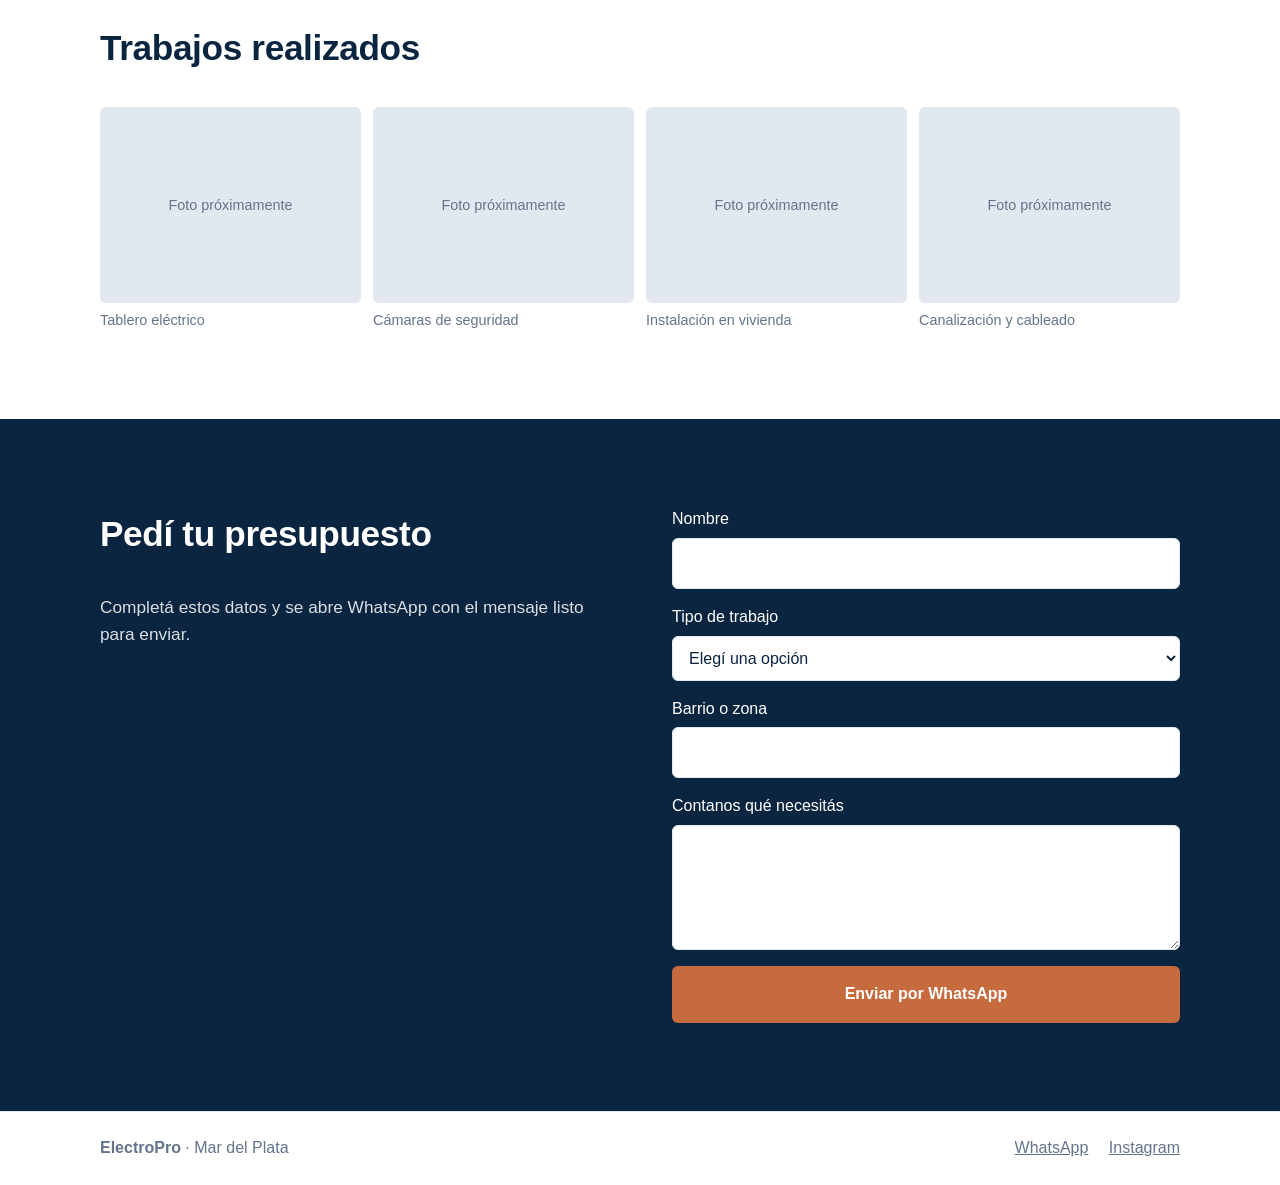
==== commit 04bc8185: "mejoras" ====
--- a/index.html
+++ b/index.html
@@ -18,9 +18,9 @@
     <span class="brand-name">ELECTROPRO</span>
   </a>
   <nav class="menu" aria-label="Principal">
-    <a href="#servicios">Servicios</a>
-    <a href="#trabajos">Trabajos</a>
-    <a href="#presupuesto">Presupuesto</a>
+    <a href="#servicios"></a>
+    <a href="#trabajos"></a>
+    <a href="#presupuesto"></a>
   </nav>
   <a class="btn btn-rust btn-sm" href="#presupuesto">Pedir presupuesto</a>
 </header>
@@ -41,21 +41,21 @@
         <a class="hero-menu-item is-active" href="#servicios" style="--panel-image: url('img/IMG-20260629-WA0000.jpg')">
           <span class="hero-menu-number" aria-hidden="true"></span>
           <span class="hero-menu-title">NOSOTROS</span>
-          <span class="hero-menu-hint">Lo que hacemos <span aria-hidden="true">↗</span></span>
+          <span class="hero-menu-hint">¿Quienes somos? <span aria-hidden="true">↗</span></span>
         </a>
         <a class="hero-menu-item" href="#proceso" style="--panel-image: url('https://images.unsplash.com/photo-1621905251189-08b45d6a269e?auto=format&fit=crop&w=1000&q=85')">
           <span class="hero-menu-number" aria-hidden="true"></span>
-          <span class="hero-menu-title">Cómo trabajamos</span>
-          <span class="hero-menu-hint">Nuestro proceso <span aria-hidden="true">↗</span></span>
+          <span class="hero-menu-title">SERVICIOS</span>
+          <span class="hero-menu-hint">¿Que hacemos? <span aria-hidden="true">↗</span></span>
         </a>
         <a class="hero-menu-item" href="#trabajos" style="--panel-image: url('https://images.unsplash.com/photo-1518770660439-4636190af475?auto=format&fit=crop&w=1000&q=85')">
           <span class="hero-menu-number" aria-hidden="true"></span>
-          <span class="hero-menu-title">Trabajos</span>
+          <span class="hero-menu-title">TRABAJOS</span>
           <span class="hero-menu-hint">Proyectos realizados <span aria-hidden="true">↗</span></span>
         </a>
         <a class="hero-menu-item" href="#presupuesto" style="--panel-image: url('https://images.unsplash.com/photo-1558008258-3256797b43f3?auto=format&fit=crop&w=1000&q=85')">
           <span class="hero-menu-number" aria-hidden="true"></span>
-          <span class="hero-menu-title">Presupuesto</span>
+          <span class="hero-menu-title">PRESUPUESTOS</span>
           <span class="hero-menu-hint">Hablemos de tu proyecto <span aria-hidden="true">↗</span></span>
         </a>
       </nav>
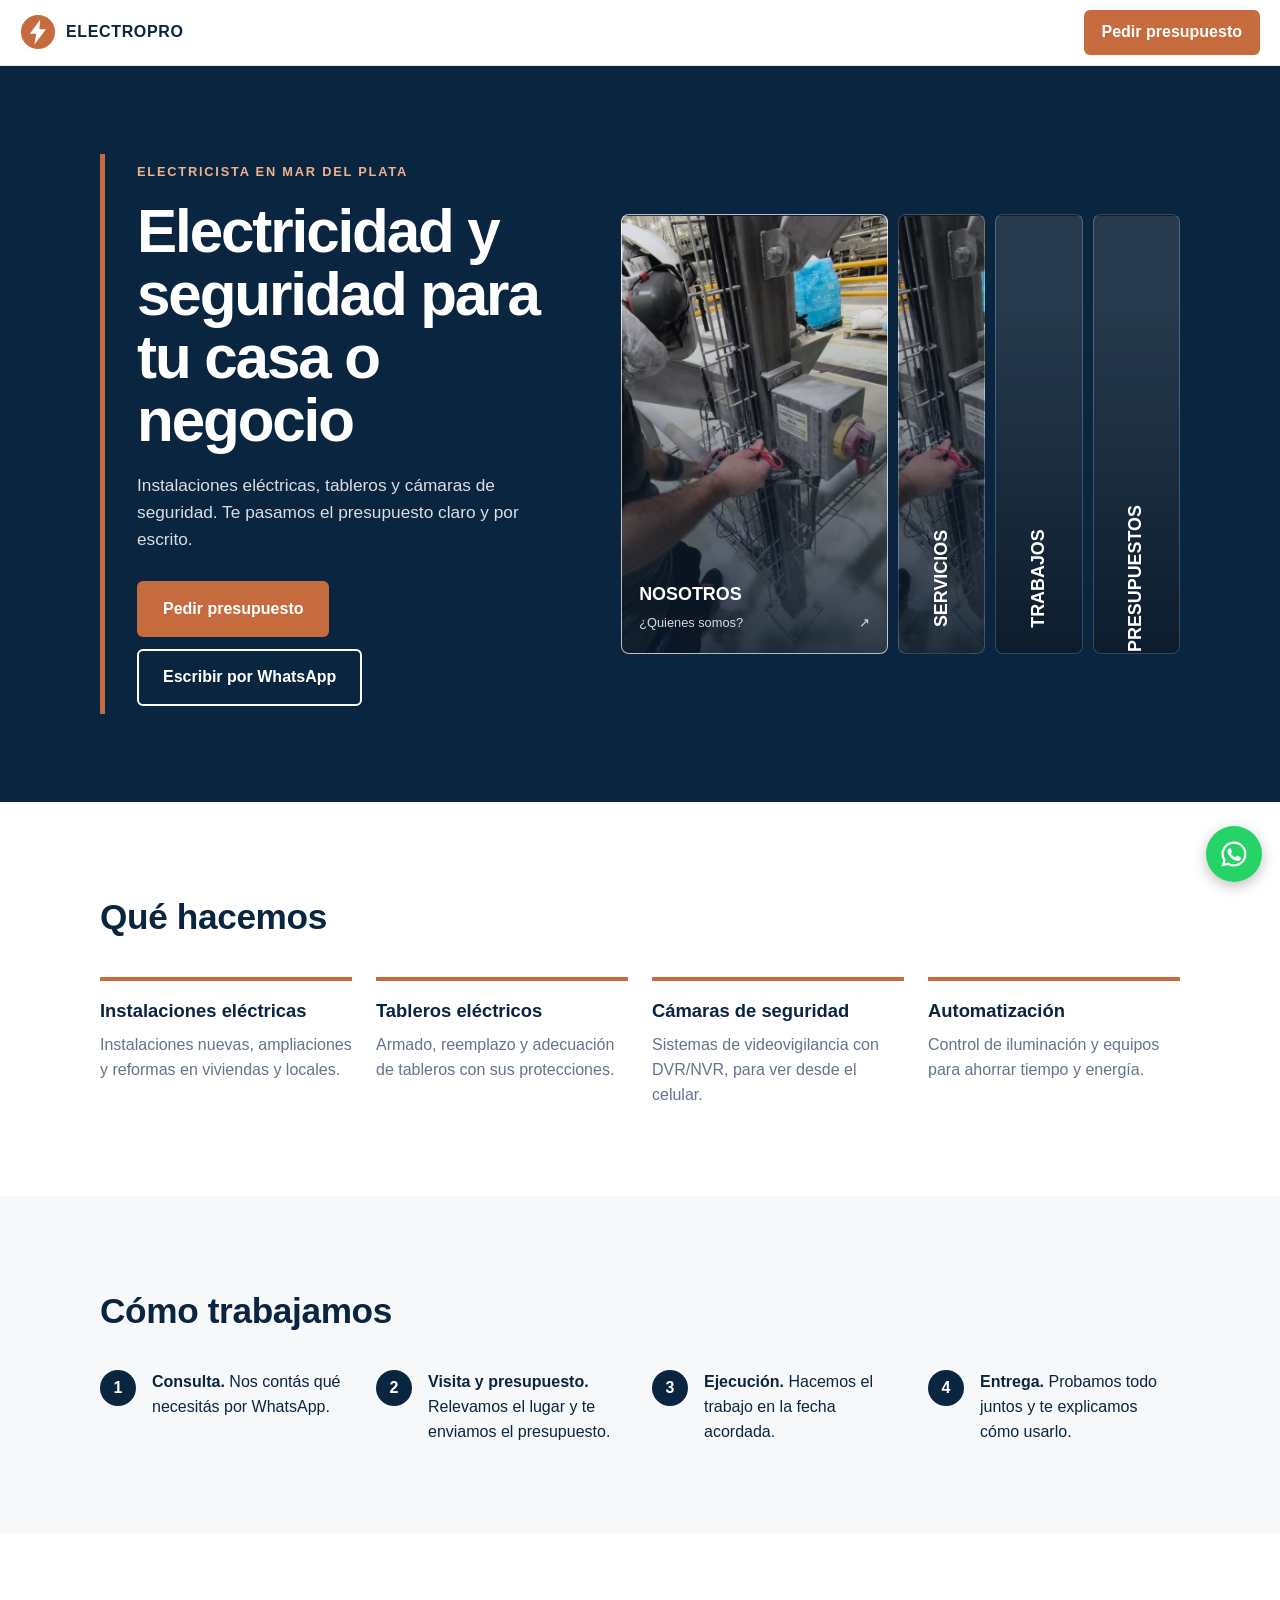
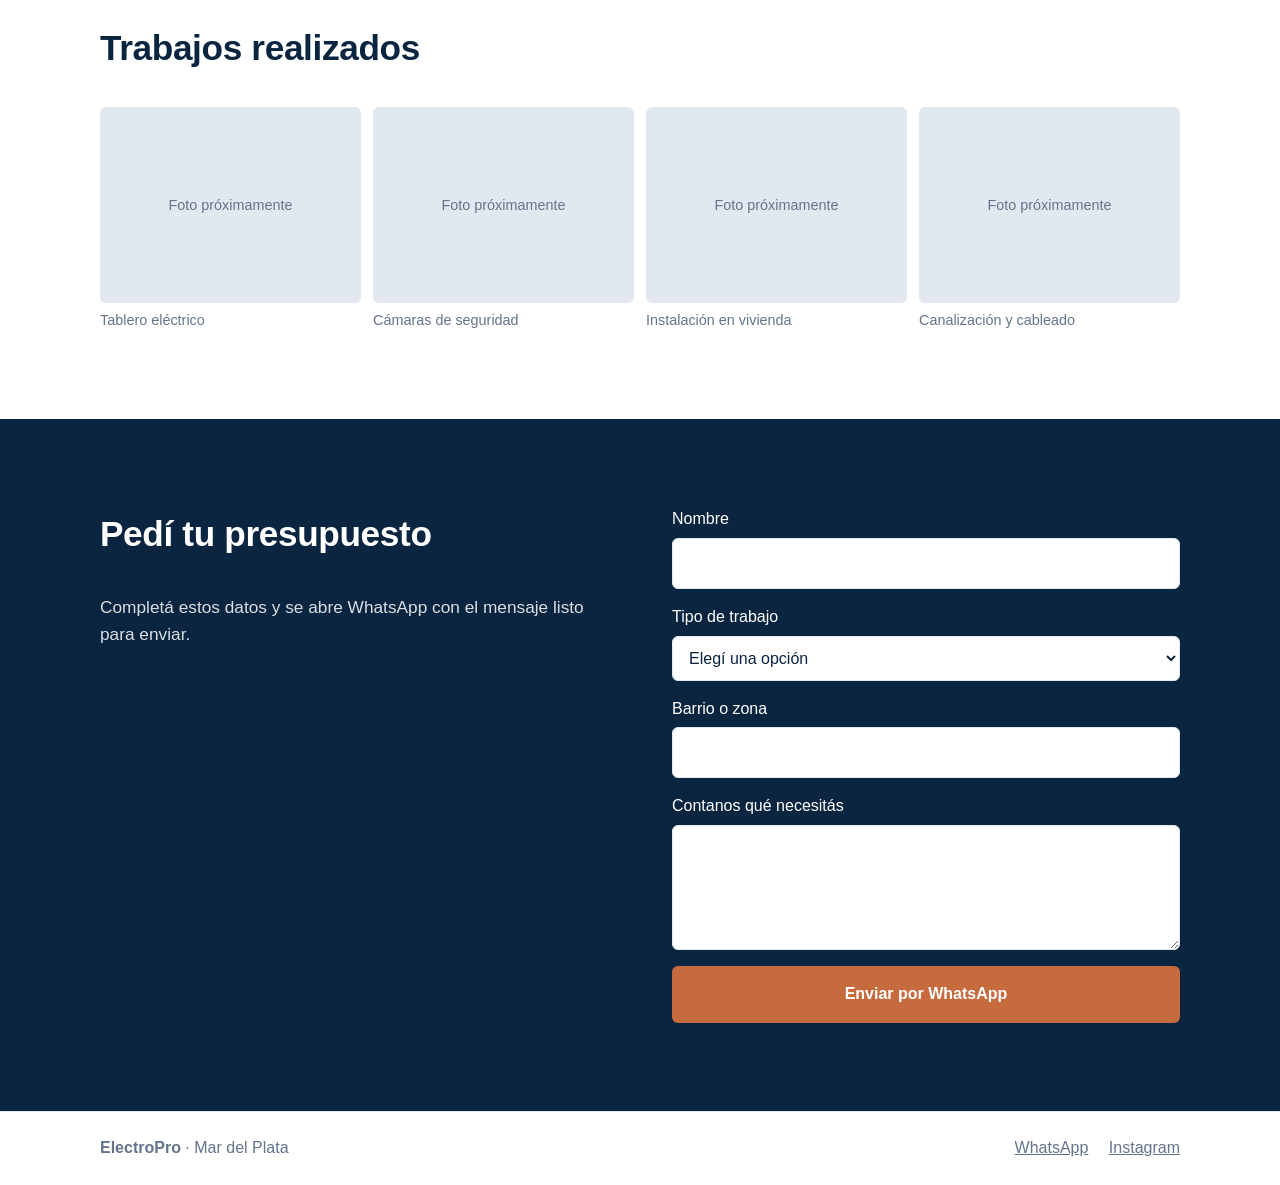
==== commit 718d1b6e: "n" ====
--- a/index.html
+++ b/index.html
@@ -43,7 +43,8 @@
           <span class="hero-menu-title">NOSOTROS</span>
           <span class="hero-menu-hint">¿Quienes somos? <span aria-hidden="true">↗</span></span>
         </a>
-        <a class="hero-menu-item" href="#proceso" style="--panel-image: url('https://images.unsplash.com/photo-1621905251189-08b45d6a269e?auto=format&fit=crop&w=1000&q=85')">
+        <a class="hero-menu-item" href="#proceso" style="--panel-image: url('img/IMG-20260629-WA0000.jpg')">
+
           <span class="hero-menu-number" aria-hidden="true"></span>
           <span class="hero-menu-title">SERVICIOS</span>
           <span class="hero-menu-hint">¿Que hacemos? <span aria-hidden="true">↗</span></span>
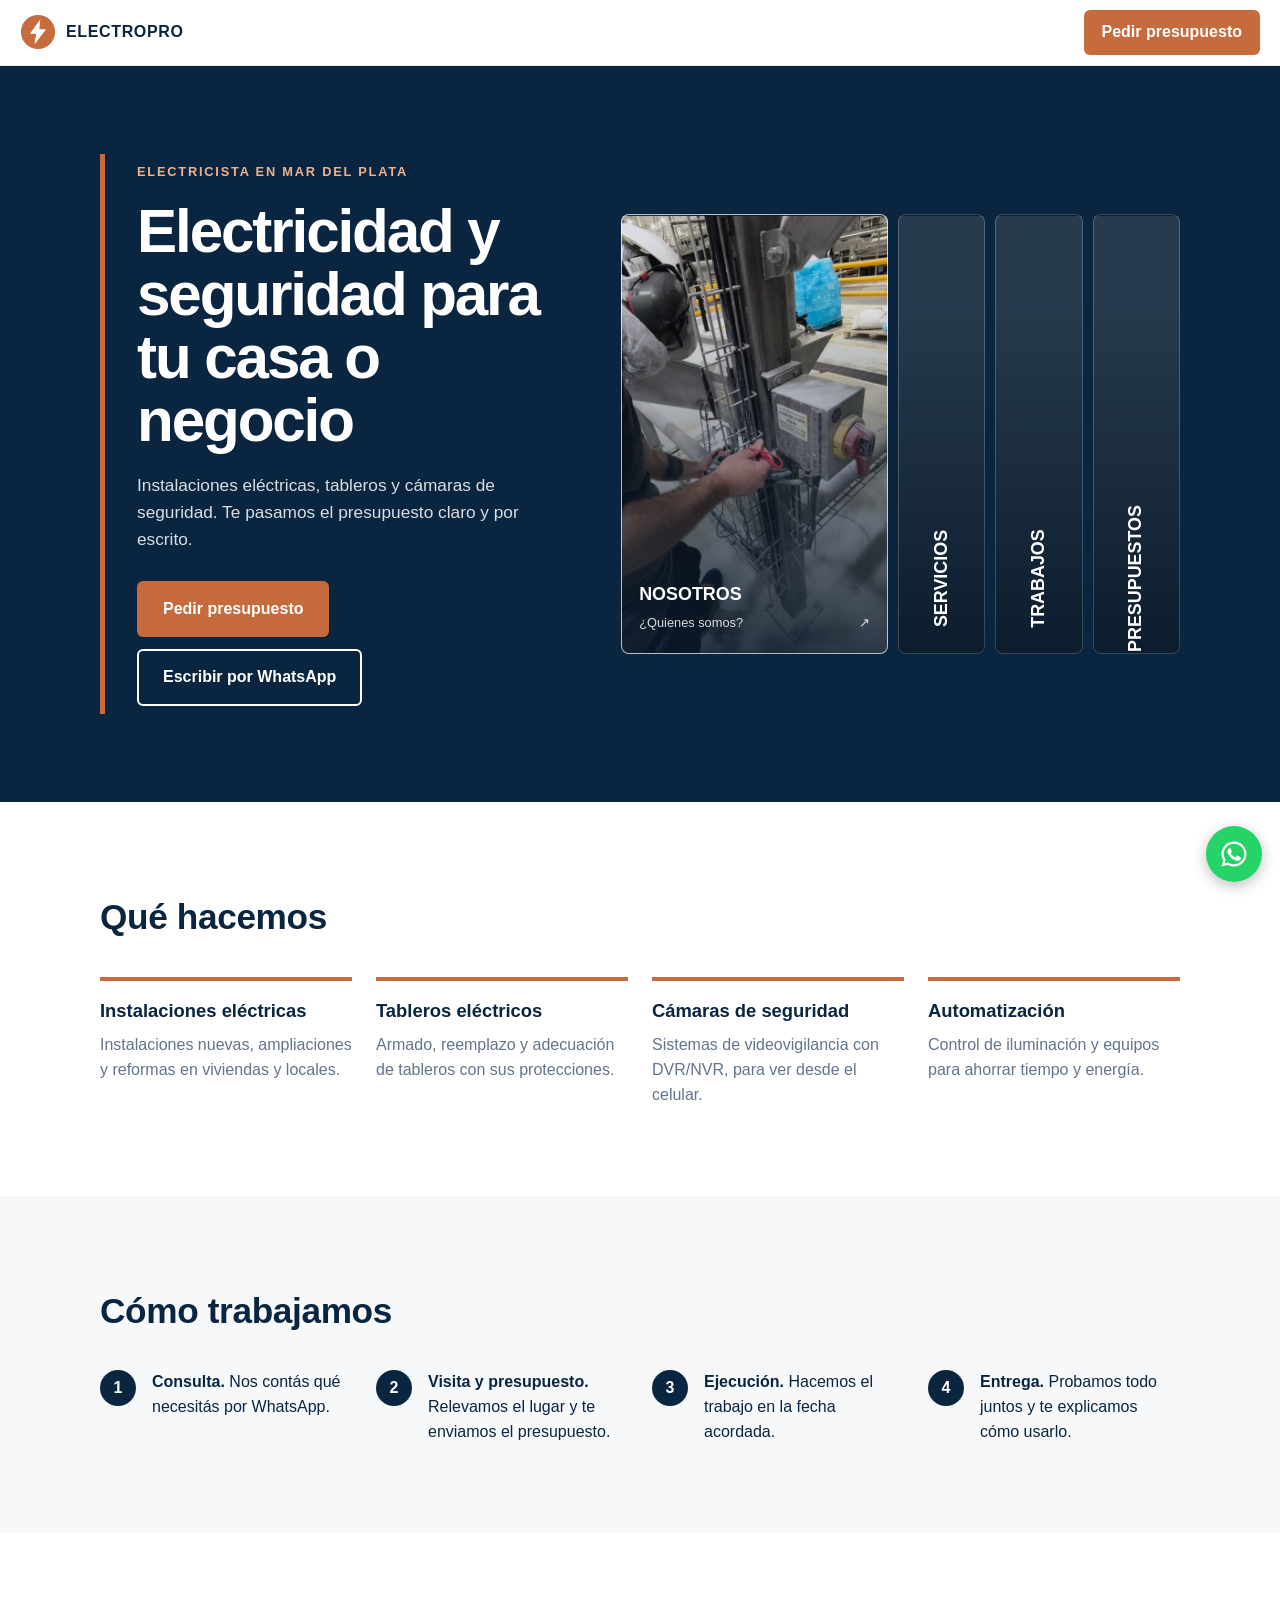
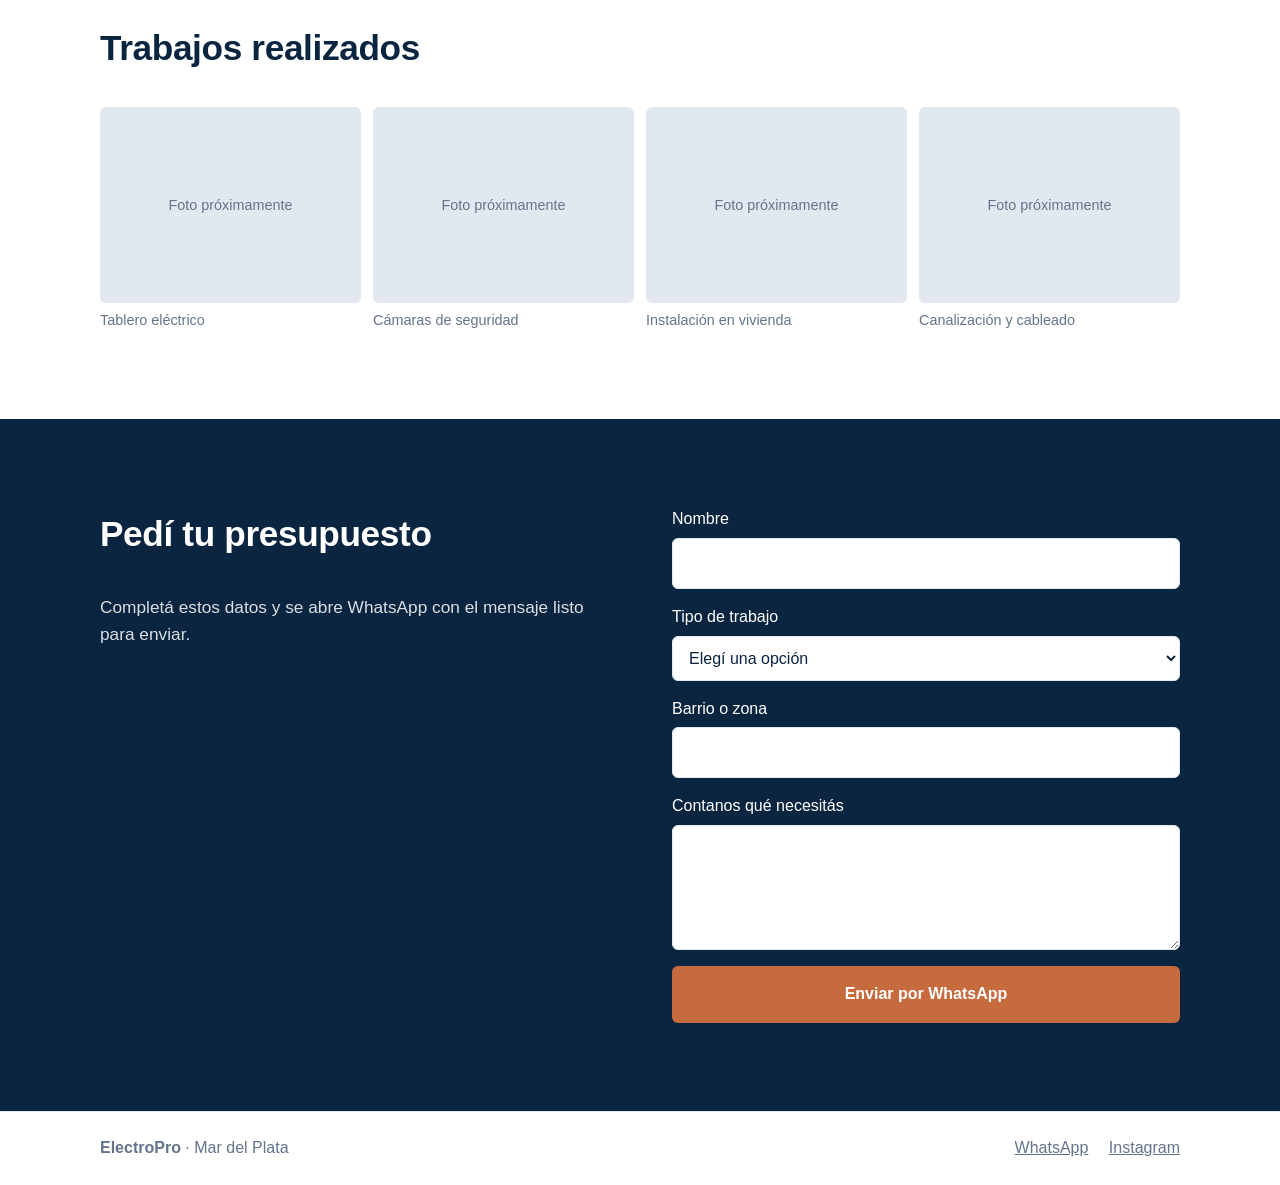
==== commit 6d0baa14: "img" ====
--- a/index.html
+++ b/index.html
@@ -43,7 +43,7 @@
           <span class="hero-menu-title">NOSOTROS</span>
           <span class="hero-menu-hint">¿Quienes somos? <span aria-hidden="true">↗</span></span>
         </a>
-        <a class="hero-menu-item" href="#proceso" style="--panel-image: url('img/IMG-20260629-WA0000.jpg')">
+        <a class="hero-menu-item" href="#proceso" style="--panel-image: url('img\IMG-20260110-WA0027.jpg')">
 
           <span class="hero-menu-number" aria-hidden="true"></span>
           <span class="hero-menu-title">SERVICIOS</span>
